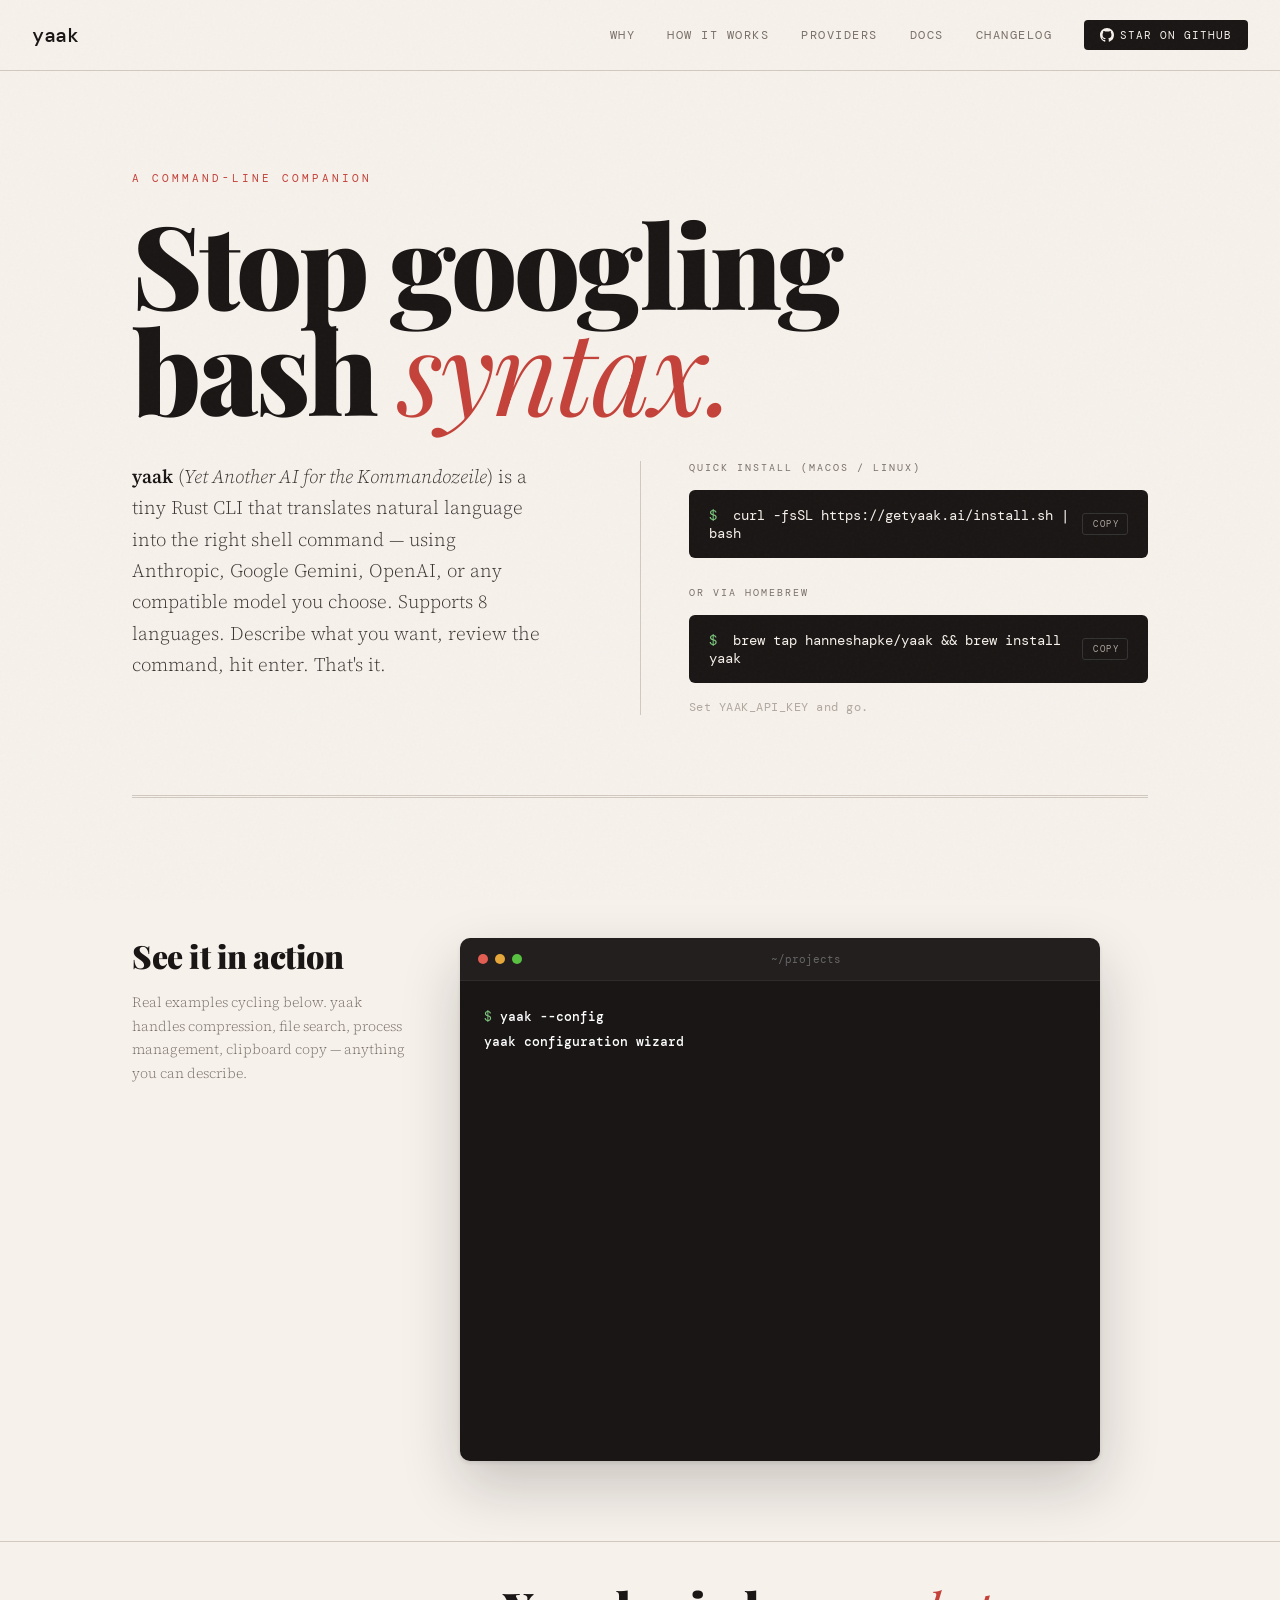
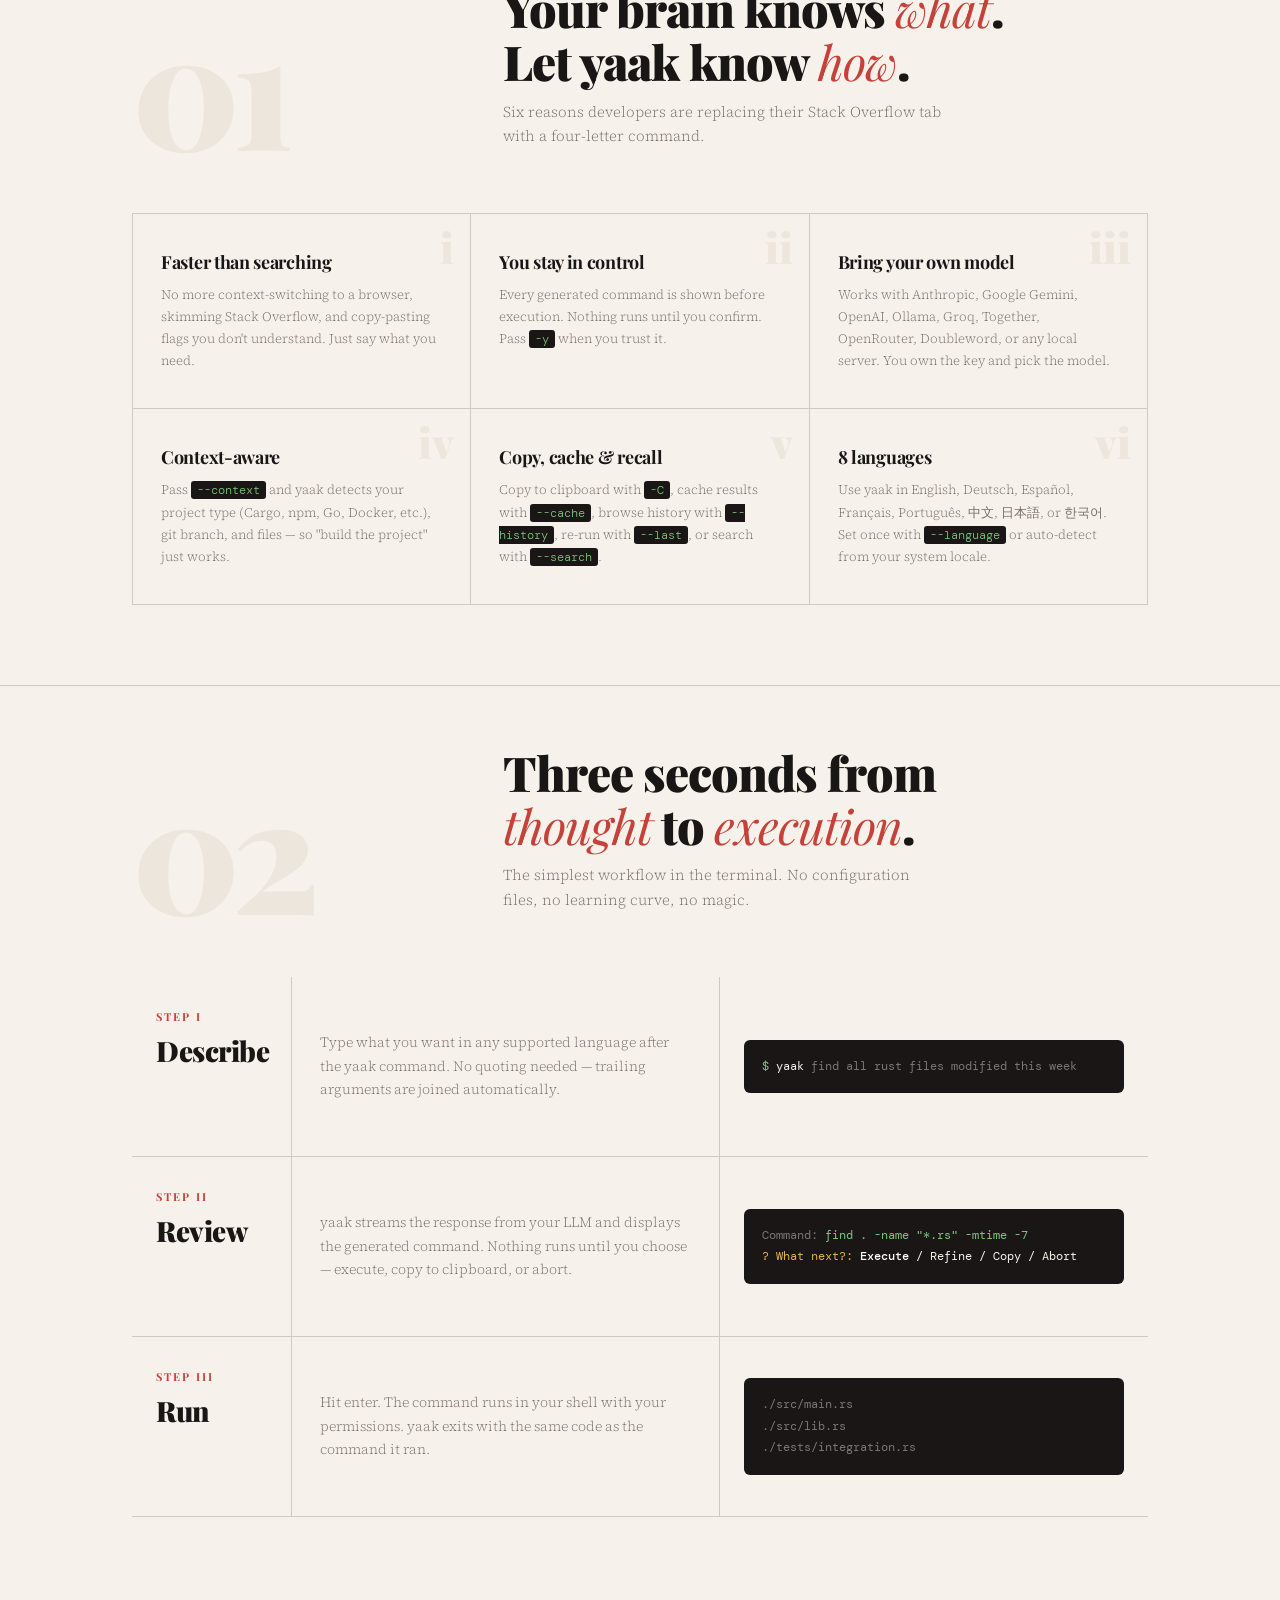
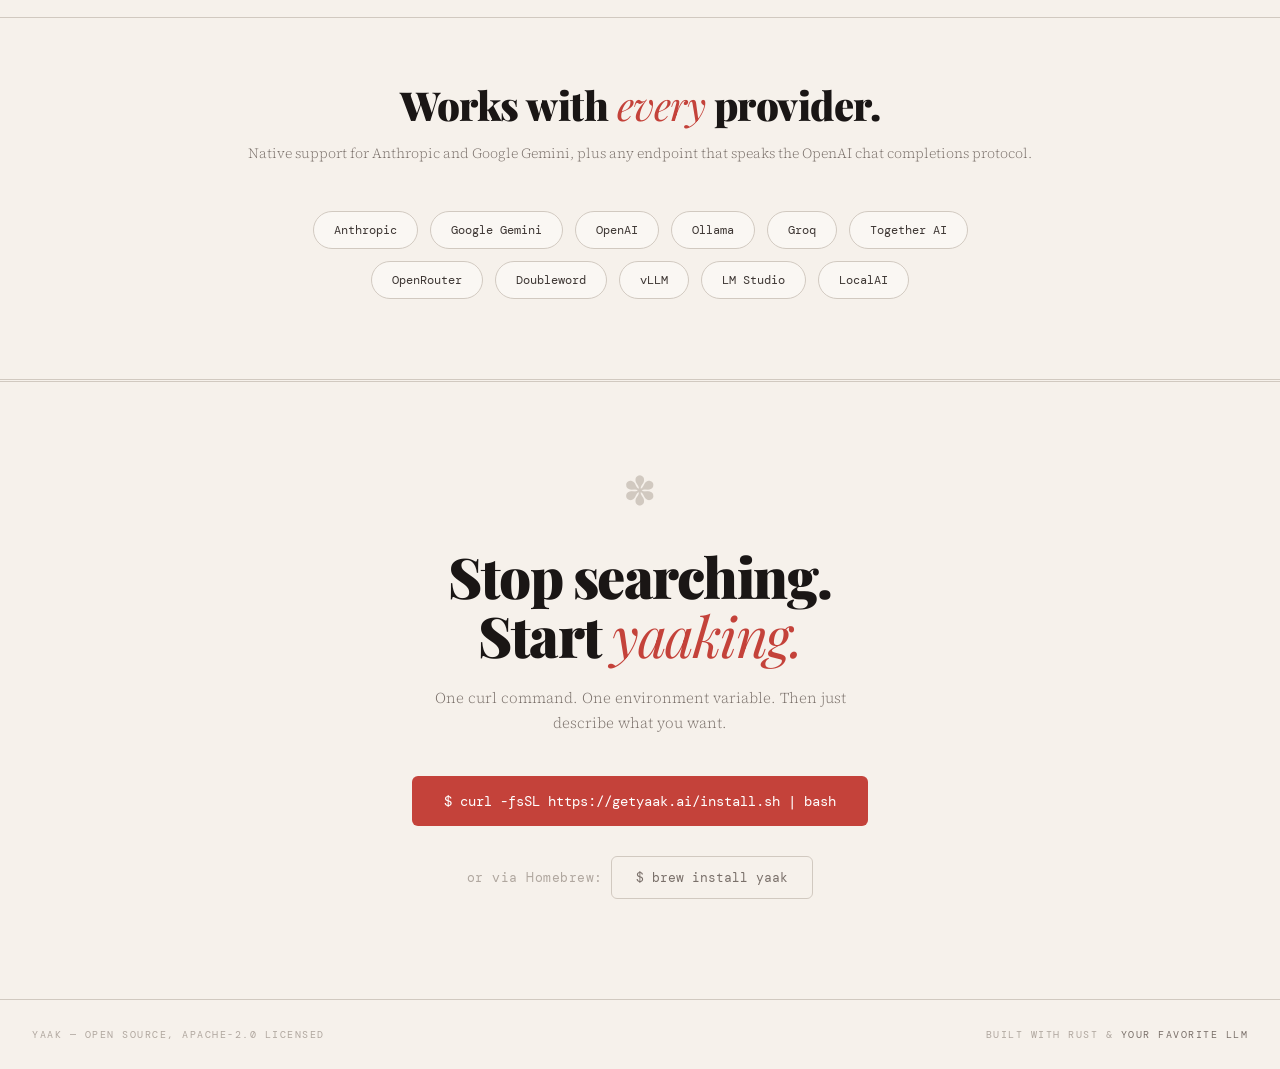
==== landing/index.html @ 83daa0a9 "Update README, landing page, and docs with multi-language support - README: Add multi-language secti" ====
<!DOCTYPE html>
<html lang="en">
<head>
<meta charset="UTF-8">
<meta name="viewport" content="width=device-width, initial-scale=1.0">
<title>yaak — think it, run it</title>
<link href="https://fonts.googleapis.com/css2?family=Playfair+Display:ital,wght@0,400;0,700;0,900;1,400;1,700&family=DM+Mono:wght@300;400;500&family=Source+Serif+4:ital,opsz,wght@0,8..60,300;0,8..60,400;0,8..60,600;1,8..60,300;1,8..60,400&display=swap" rel="stylesheet">
<link rel="stylesheet" href="style.css">
<style>
  /* ============ HERO ============ */
  .hero {
    padding: 100px 32px 80px;
    position: relative;
  }

  .hero-kicker {
    font-family: 'DM Mono', monospace;
    font-size: 11px;
    text-transform: uppercase;
    letter-spacing: 3px;
    color: var(--red);
    margin-bottom: 24px;
    animation: fadeIn 0.6s ease both;
  }

  .hero-headline {
    font-family: 'Playfair Display', serif;
    font-weight: 900;
    font-size: clamp(52px, 9vw, 120px);
    line-height: 0.92;
    letter-spacing: -3px;
    max-width: 900px;
    margin-bottom: 40px;
    animation: fadeIn 0.6s ease 0.1s both;
  }

  .hero-headline em {
    font-style: italic;
    font-weight: 400;
    color: var(--red);
  }

  .hero-row {
    display: grid;
    grid-template-columns: 1fr 1px 1fr;
    gap: 48px;
    align-items: start;
    animation: fadeIn 0.6s ease 0.2s both;
  }

  .hero-divider {
    width: 1px;
    height: 100%;
    min-height: 120px;
    background: var(--rule);
  }

  .hero-lede {
    font-size: 19px;
    line-height: 1.65;
    color: var(--ink-light);
    font-weight: 300;
    max-width: 420px;
  }

  .hero-lede strong {
    font-weight: 600;
    color: var(--ink);
  }

  .hero-install-area {
    display: flex;
    flex-direction: column;
    gap: 16px;
  }

  .install-label {
    font-family: 'DM Mono', monospace;
    font-size: 10px;
    text-transform: uppercase;
    letter-spacing: 2px;
    color: var(--ink-dim);
  }

  .install-cmd {
    font-family: 'DM Mono', monospace;
    font-size: 14px;
    background: var(--code-bg);
    color: var(--code-fg);
    padding: 16px 20px;
    border-radius: 6px;
    display: flex;
    align-items: center;
    justify-content: space-between;
    cursor: pointer;
    transition: transform 0.15s;
    gap: 12px;
  }
  .install-cmd:hover { transform: translateY(-1px); }
  .install-cmd .prompt { color: var(--code-green); margin-right: 8px; }
  .install-cmd .copy-btn {
    font-family: 'DM Mono', monospace;
    font-size: 9px;
    text-transform: uppercase;
    letter-spacing: 1.5px;
    color: var(--ink-faint);
    background: none;
    border: 1px solid #333;
    padding: 4px 10px;
    border-radius: 3px;
    cursor: pointer;
    transition: all 0.2s;
    white-space: nowrap;
  }
  .install-cmd .copy-btn:hover { border-color: var(--code-green); color: var(--code-green); }

  .hero-rule {
    border: none;
    border-top: 3px double var(--rule);
    margin-top: 80px;
  }

  /* ============ TERMINAL DEMO ============ */
  .demo-section {
    padding: 60px 32px 80px;
  }

  .demo-columns {
    display: grid;
    grid-template-columns: 280px 1fr;
    gap: 48px;
    align-items: start;
  }

  .demo-aside {
    position: sticky;
    top: 100px;
  }

  .demo-aside h2 {
    font-family: 'Playfair Display', serif;
    font-size: 32px;
    font-weight: 900;
    line-height: 1.15;
    letter-spacing: -0.5px;
    margin-bottom: 16px;
  }

  .demo-aside p {
    font-size: 14px;
    line-height: 1.7;
    color: var(--ink-dim);
    font-weight: 300;
  }

  .terminal {
    background: var(--code-bg);
    border-radius: 10px;
    overflow: hidden;
    width: 640px;
    max-width: 100%;
    box-shadow:
      0 25px 60px rgba(26, 22, 21, 0.2),
      0 2px 4px rgba(26, 22, 21, 0.1);
  }

  .terminal-bar {
    display: flex;
    align-items: center;
    gap: 7px;
    padding: 14px 18px;
    background: rgba(255,255,255,0.04);
    border-bottom: 1px solid rgba(255,255,255,0.06);
  }
  .terminal-dot { width: 10px; height: 10px; border-radius: 50%; }
  .terminal-dot:nth-child(1) { background: #e25d52; }
  .terminal-dot:nth-child(2) { background: #e6a73a; }
  .terminal-dot:nth-child(3) { background: #58c142; }
  .terminal-title {
    flex: 1;
    text-align: center;
    font-family: 'DM Mono', monospace;
    font-size: 11px;
    color: #666;
  }

  .terminal-body {
    padding: 24px;
    font-family: 'DM Mono', monospace;
    font-size: 13px;
    line-height: 1.9;
    height: 480px;
    overflow-y: auto;
    color: var(--code-fg);
  }

  .t-green { color: var(--code-green); }
  .t-amber { color: var(--code-amber); }
  .t-dim { color: #777; }
  .t-bold { font-weight: 500; color: #fff; }
  .t-red { color: var(--red-light); }
  .t-cyan { color: #6ec2d6; }

  .terminal-line {
    opacity: 0;
    animation: lineIn 0.35s ease forwards;
  }

  @keyframes lineIn {
    from { opacity: 0; transform: translateY(3px); }
    to { opacity: 1; transform: translateY(0); }
  }

  .cursor-blink {
    display: inline-block;
    width: 7px; height: 15px;
    background: var(--code-green);
    vertical-align: middle;
    animation: blink 1s step-end infinite;
  }
  @keyframes blink { 50% { opacity: 0; } }

  /* ============ WHY ============ */
  .why-section {
    padding: 40px 32px 80px;
    border-top: 1px solid var(--rule);
  }

  .section-header {
    display: grid;
    grid-template-columns: 1fr 2fr;
    gap: 48px;
    margin-bottom: 64px;
    align-items: end;
  }

  .section-number {
    font-family: 'Playfair Display', serif;
    font-size: 160px;
    font-weight: 900;
    line-height: 0.8;
    color: var(--paper-dark);
    letter-spacing: -8px;
    user-select: none;
  }

  .section-header-text h2 {
    font-family: 'Playfair Display', serif;
    font-size: clamp(32px, 4.5vw, 48px);
    font-weight: 900;
    line-height: 1.1;
    letter-spacing: -1px;
    margin-bottom: 12px;
  }
  .section-header-text h2 em {
    font-style: italic;
    font-weight: 400;
    color: var(--red);
  }

  .section-header-text p {
    font-size: 15px;
    line-height: 1.65;
    color: var(--ink-dim);
    font-weight: 300;
    max-width: 440px;
  }

  .why-grid {
    display: grid;
    grid-template-columns: repeat(3, 1fr);
    border-top: 1px solid var(--rule);
    border-left: 1px solid var(--rule);
  }

  .why-cell {
    padding: 36px 28px;
    border-right: 1px solid var(--rule);
    border-bottom: 1px solid var(--rule);
    transition: background 0.3s;
    position: relative;
  }
  .why-cell:hover {
    background: var(--cream);
  }

  .why-cell .cell-number {
    font-family: 'Playfair Display', serif;
    font-size: 42px;
    font-weight: 900;
    color: var(--paper-dark);
    position: absolute;
    top: 12px;
    right: 16px;
    line-height: 1;
  }

  .why-cell h3 {
    font-family: 'Playfair Display', serif;
    font-size: 18px;
    font-weight: 700;
    margin-bottom: 10px;
    letter-spacing: -0.3px;
  }

  .why-cell p {
    font-size: 13px;
    line-height: 1.7;
    color: var(--ink-dim);
    font-weight: 300;
  }

  .why-cell code {
    font-family: 'DM Mono', monospace;
    font-size: 12px;
    background: var(--code-bg);
    color: var(--code-green);
    padding: 1px 6px;
    border-radius: 3px;
  }

  /* ============ HOW IT WORKS ============ */
  .how-section {
    padding: 60px 32px 100px;
    border-top: 1px solid var(--rule);
  }

  .steps {
    display: flex;
    flex-direction: column;
    gap: 0;
  }

  .step {
    display: grid;
    grid-template-columns: 160px 1fr 1fr;
    gap: 0;
    border-bottom: 1px solid var(--rule);
    min-height: 180px;
  }

  .step-label {
    padding: 32px 24px;
    border-right: 1px solid var(--rule);
    display: flex;
    flex-direction: column;
    gap: 8px;
  }

  .step-num {
    font-family: 'Playfair Display', serif;
    font-size: 11px;
    font-weight: 700;
    text-transform: uppercase;
    letter-spacing: 2px;
    color: var(--red);
  }

  .step-name {
    font-family: 'Playfair Display', serif;
    font-size: 28px;
    font-weight: 900;
    letter-spacing: -0.5px;
  }

  .step-desc {
    padding: 32px 28px;
    border-right: 1px solid var(--rule);
    font-size: 14px;
    line-height: 1.7;
    color: var(--ink-dim);
    font-weight: 300;
    display: flex;
    align-items: center;
  }

  .step-code-area {
    padding: 24px;
    display: flex;
    align-items: center;
  }

  .step-code {
    width: 100%;
    font-family: 'DM Mono', monospace;
    font-size: 12px;
    background: var(--code-bg);
    color: var(--code-fg);
    padding: 16px 18px;
    border-radius: 6px;
    line-height: 1.8;
    overflow-x: auto;
  }

  /* ============ PROVIDERS ============ */
  .providers-section {
    padding: 60px 32px 80px;
    border-top: 1px solid var(--rule);
    text-align: center;
  }

  .providers-title {
    font-family: 'Playfair Display', serif;
    font-size: clamp(28px, 4vw, 40px);
    font-weight: 900;
    letter-spacing: -0.5px;
    margin-bottom: 12px;
  }
  .providers-title em { font-style: italic; font-weight: 400; color: var(--red); }

  .providers-sub {
    font-size: 14px;
    color: var(--ink-dim);
    font-weight: 300;
    margin-bottom: 48px;
  }

  .provider-row {
    display: flex;
    flex-wrap: wrap;
    gap: 12px;
    justify-content: center;
    max-width: 700px;
    margin: 0 auto;
  }

  .provider-tag {
    font-family: 'DM Mono', monospace;
    font-size: 12px;
    padding: 10px 20px;
    border: 1px solid var(--rule);
    border-radius: 100px;
    color: var(--ink-light);
    transition: all 0.25s;
    cursor: default;
    background: var(--cream);
  }
  .provider-tag:hover {
    border-color: var(--red);
    color: var(--red);
    background: white;
  }

  /* ============ CTA ============ */
  .cta-section {
    padding: 80px 32px 100px;
    border-top: 3px double var(--rule);
    text-align: center;
  }

  .cta-ornament {
    font-family: 'Playfair Display', serif;
    font-size: 40px;
    color: var(--rule);
    margin-bottom: 32px;
    user-select: none;
  }

  .cta-headline {
    font-family: 'Playfair Display', serif;
    font-size: clamp(36px, 5vw, 56px);
    font-weight: 900;
    line-height: 1.05;
    letter-spacing: -1.5px;
    margin-bottom: 20px;
  }
  .cta-headline em { font-style: italic; font-weight: 400; color: var(--red); }

  .cta-body {
    font-size: 15px;
    line-height: 1.7;
    color: var(--ink-dim);
    font-weight: 300;
    max-width: 420px;
    margin: 0 auto 40px;
  }

  .cta-button {
    display: inline-flex;
    align-items: center;
    gap: 10px;
    font-family: 'DM Mono', monospace;
    font-size: 14px;
    background: var(--red);
    color: white;
    border: none;
    padding: 16px 32px;
    border-radius: 6px;
    cursor: pointer;
    transition: all 0.2s;
    text-decoration: none;
  }
  .cta-button:hover {
    background: var(--ink);
    transform: translateY(-1px);
    box-shadow: 0 8px 24px rgba(26, 22, 21, 0.15);
  }

  .cta-alt {
    margin-top: 20px;
    font-size: 13px;
    color: var(--ink-faint);
    font-family: 'DM Mono', monospace;
    letter-spacing: 0.5px;
  }

  .cta-button--secondary {
    display: inline-flex;
    margin-top: 10px;
    background: transparent;
    color: var(--ink-dim);
    border: 1px solid var(--rule);
    font-size: 13px;
    padding: 12px 24px;
  }
  .cta-button--secondary:hover {
    background: var(--ink);
    color: white;
    border-color: var(--ink);
  }

  .reveal {
    opacity: 0;
    transform: translateY(20px);
    transition: opacity 0.6s ease, transform 0.6s ease;
  }
  .reveal.visible { opacity: 1; transform: translateY(0); }

  /* ============ RESPONSIVE ============ */
  @media (max-width: 768px) {
    .hero { padding: 60px 16px 60px; }
    .container { padding: 0 16px; }
    .hero-row { grid-template-columns: 1fr; gap: 32px; }
    .hero-divider { display: none; }
    .install-cmd { font-size: 11px; padding: 12px 14px; overflow-x: auto; white-space: nowrap; }
    .demo-section { padding: 40px 16px 60px; }
    .demo-columns { grid-template-columns: 1fr; }
    .demo-aside { position: static; }
    .terminal { width: 100%; min-width: 0; }
    .terminal-body { padding: 16px; font-size: 11px; height: 360px; overflow-x: auto; word-break: break-all; }
    .terminal-line { white-space: pre-wrap; word-break: break-all; }
    .section-header { grid-template-columns: 1fr; gap: 16px; }
    .section-number { font-size: 80px; letter-spacing: -4px; }
    .why-section { padding: 40px 16px 60px; }
    .why-grid { grid-template-columns: 1fr; }
    .how-section { padding: 40px 16px 60px; }
    .step { grid-template-columns: 1fr; }
    .step-label { border-right: none; border-bottom: 1px solid var(--rule); padding: 20px 16px; }
    .step-desc { border-right: none; padding: 20px 16px; }
    .step-code-area { padding: 0 16px 20px; }
    .step-code { font-size: 11px; overflow-x: auto; }
    .providers-section { padding: 40px 16px 60px; }
    .provider-tag { font-size: 11px; padding: 8px 14px; }
    .cta-section { padding: 60px 16px 80px; }
  }
</style>
</head>
<body>

<!-- NAV -->
<nav>
  <a href="#" class="nav-brand">yaak</a>
  <button class="hamburger" id="hamburger" aria-label="Open menu" aria-expanded="false">
    <span></span><span></span><span></span>
  </button>
  <div class="nav-right">
    <a href="#why">Why</a>
    <a href="#how">How it works</a>
    <a href="#providers">Providers</a>
    <a href="docs.html">Docs</a>
    <a href="changelog.html">Changelog</a>
    <a href="https://github.com/hanneshapke/yaak" class="nav-gh">
      <svg width="14" height="14" fill="currentColor" viewBox="0 0 16 16"><path d="M8 0C3.58 0 0 3.58 0 8c0 3.54 2.29 6.53 5.47 7.59.4.07.55-.17.55-.38 0-.19-.01-.82-.01-1.49-2.01.37-2.53-.49-2.69-.94-.09-.23-.48-.94-.82-1.13-.28-.15-.68-.52-.01-.53.63-.01 1.08.58 1.23.82.72 1.21 1.87.87 2.33.66.07-.52.28-.87.51-1.07-1.78-.2-3.64-.89-3.64-3.95 0-.87.31-1.59.82-2.15-.08-.2-.36-1.02.08-2.12 0 0 .67-.21 2.2.82.64-.18 1.32-.27 2-.27.68 0 1.36.09 2 .27 1.53-1.04 2.2-.82 2.2-.82.44 1.1.16 1.92.08 2.12.51.56.82 1.27.82 2.15 0 3.07-1.87 3.75-3.65 3.95.29.25.54.73.54 1.48 0 1.07-.01 1.93-.01 2.2 0 .21.15.46.55.38A8.01 8.01 0 0016 8c0-4.42-3.58-8-8-8z"/></svg>
      Star on GitHub
    </a>
  </div>
</nav>

<!-- MOBILE MENU OVERLAY -->
<div class="mobile-menu" id="mobileMenu">
  <a href="#why" class="mobile-menu-link">Why</a>
  <a href="#how" class="mobile-menu-link">How it works</a>
  <a href="#providers" class="mobile-menu-link">Providers</a>
  <a href="docs.html" class="mobile-menu-link">Docs</a>
  <a href="changelog.html" class="mobile-menu-link">Changelog</a>
  <a href="https://github.com/hanneshapke/yaak" class="mobile-menu-link nav-gh">
    <svg width="14" height="14" fill="currentColor" viewBox="0 0 16 16"><path d="M8 0C3.58 0 0 3.58 0 8c0 3.54 2.29 6.53 5.47 7.59.4.07.55-.17.55-.38 0-.19-.01-.82-.01-1.49-2.01.37-2.53-.49-2.69-.94-.09-.23-.48-.94-.82-1.13-.28-.15-.68-.52-.01-.53.63-.01 1.08.58 1.23.82.72 1.21 1.87.87 2.33.66.07-.52.28-.87.51-1.07-1.78-.2-3.64-.89-3.64-3.95 0-.87.31-1.59.82-2.15-.08-.2-.36-1.02.08-2.12 0 0 .67-.21 2.2.82.64-.18 1.32-.27 2-.27.68 0 1.36.09 2 .27 1.53-1.04 2.2-.82 2.2-.82.44 1.1.16 1.92.08 2.12.51.56.82 1.27.82 2.15 0 3.07-1.87 3.75-3.65 3.95.29.25.54.73.54 1.48 0 1.07-.01 1.93-.01 2.2 0 .21.15.46.55.38A8.01 8.01 0 0016 8c0-4.42-3.58-8-8-8z"/></svg>
    Star on GitHub
  </a>
</div>

<!-- HERO -->
<section class="hero">
  <div class="container">
    <div class="hero-kicker">A command-line companion</div>
    <h1 class="hero-headline">
      Stop googling<br>bash <em>syntax.</em>
    </h1>
    <div class="hero-row">
      <div class="hero-lede">
        <strong>yaak</strong> (<em>Yet Another AI for the Kommandozeile</em>) is a tiny Rust CLI that translates natural language
        into the right shell command &mdash; using Anthropic, Google Gemini, OpenAI, or any compatible model you choose.
        Supports 8 languages. Describe what you want, review the command, hit enter. That's it.
      </div>
      <div class="hero-divider"></div>
      <div class="hero-install-area">
        <div class="install-label">Quick install (macOS / Linux)</div>
        <div class="install-cmd" onclick="copyCmd(this, 'curl -fsSL https://getyaak.ai/install.sh | bash')">
          <span><span class="prompt">$</span> curl -fsSL https://getyaak.ai/install.sh | bash</span>
          <button class="copy-btn">Copy</button>
        </div>
        <div class="install-label" style="margin-top: 12px;">Or via Homebrew</div>
        <div class="install-cmd" onclick="copyCmd(this, 'brew tap hanneshapke/yaak && brew install yaak')">
          <span><span class="prompt">$</span> brew tap hanneshapke/yaak && brew install yaak</span>
          <button class="copy-btn">Copy</button>
        </div>
        <div style="font-size:12px; color:var(--ink-faint); font-family:'DM Mono',monospace; letter-spacing:0.5px;">
          Set YAAK_API_KEY and go.
        </div>
      </div>
    </div>
    <hr class="hero-rule">
  </div>
</section>

<!-- DEMO -->
<section class="demo-section">
  <div class="container">
    <div class="demo-columns">
      <div class="demo-aside reveal">
        <h2>See it in action</h2>
        <p>Real examples cycling below. yaak handles compression, file search, process management, clipboard copy — anything you can describe.</p>
      </div>
      <div class="terminal reveal" id="terminal-demo">
        <div class="terminal-bar">
          <div class="terminal-dot"></div>
          <div class="terminal-dot"></div>
          <div class="terminal-dot"></div>
          <span class="terminal-title">~/projects</span>
        </div>
        <div class="terminal-body" id="terminal-body"></div>
      </div>
    </div>
  </div>
</section>

<!-- WHY -->
<section class="why-section" id="why">
  <div class="container">
    <div class="section-header reveal">
      <div class="section-number">01</div>
      <div class="section-header-text">
        <h2>Your brain knows <em>what</em>.<br>Let yaak know <em>how</em>.</h2>
        <p>Six reasons developers are replacing their Stack Overflow tab with a four-letter command.</p>
      </div>
    </div>
    <div class="why-grid reveal">
      <div class="why-cell">
        <span class="cell-number">i</span>
        <h3>Faster than searching</h3>
        <p>No more context-switching to a browser, skimming Stack Overflow, and copy-pasting flags you don't understand. Just say what you need.</p>
      </div>
      <div class="why-cell">
        <span class="cell-number">ii</span>
        <h3>You stay in control</h3>
        <p>Every generated command is shown before execution. Nothing runs until you confirm. Pass <code>-y</code> when you trust it.</p>
      </div>
      <div class="why-cell">
        <span class="cell-number">iii</span>
        <h3>Bring your own model</h3>
        <p>Works with Anthropic, Google Gemini, OpenAI, Ollama, Groq, Together, OpenRouter, Doubleword, or any local server. You own the key and pick the model.</p>
      </div>
      <div class="why-cell">
        <span class="cell-number">iv</span>
        <h3>Context-aware</h3>
        <p>Pass <code>--context</code> and yaak detects your project type (Cargo, npm, Go, Docker, etc.), git branch, and files — so "build the project" just works.</p>
      </div>
      <div class="why-cell">
        <span class="cell-number">v</span>
        <h3>Copy, cache &amp; recall</h3>
        <p>Copy to clipboard with <code>-C</code>, cache results with <code>--cache</code>, browse history with <code>--history</code>, re-run with <code>--last</code>, or search with <code>--search</code>.</p>
      </div>
      <div class="why-cell">
        <span class="cell-number">vi</span>
        <h3>8 languages</h3>
        <p>Use yaak in English, Deutsch, Espa&ntilde;ol, Fran&ccedil;ais, Portugu&ecirc;s, &#20013;&#25991;, &#26085;&#26412;&#35486;, or &#54620;&#44397;&#50612;. Set once with <code>--language</code> or auto-detect from your system locale.</p>
      </div>
    </div>
  </div>
</section>

<!-- HOW IT WORKS -->
<section class="how-section" id="how">
  <div class="container">
    <div class="section-header reveal">
      <div class="section-number">02</div>
      <div class="section-header-text">
        <h2>Three seconds from<br><em>thought</em> to <em>execution</em>.</h2>
        <p>The simplest workflow in the terminal. No configuration files, no learning curve, no magic.</p>
      </div>
    </div>
    <div class="steps reveal">
      <div class="step">
        <div class="step-label">
          <div class="step-num">Step I</div>
          <div class="step-name">Describe</div>
        </div>
        <div class="step-desc">
          Type what you want in any supported language after the yaak command. No quoting needed &mdash; trailing arguments are joined automatically.
        </div>
        <div class="step-code-area">
          <div class="step-code">
            <span class="t-green">$</span> yaak <span class="t-dim">find all rust files modified this week</span>
          </div>
        </div>
      </div>
      <div class="step">
        <div class="step-label">
          <div class="step-num">Step II</div>
          <div class="step-name">Review</div>
        </div>
        <div class="step-desc">
          yaak streams the response from your LLM and displays the generated command. Nothing runs until you choose — execute, copy to clipboard, or abort.
        </div>
        <div class="step-code-area">
          <div class="step-code">
            <span class="t-dim">  Command:</span> <span class="t-green">find . -name "*.rs" -mtime -7</span><br>
            <span class="t-amber">? What next?:</span> <span class="t-bold">Execute</span> / Refine / Copy / Abort
          </div>
        </div>
      </div>
      <div class="step">
        <div class="step-label">
          <div class="step-num">Step III</div>
          <div class="step-name">Run</div>
        </div>
        <div class="step-desc">
          Hit enter. The command runs in your shell with your permissions. yaak exits with the same code as the command it ran.
        </div>
        <div class="step-code-area">
          <div class="step-code">
            <span class="t-dim">./src/main.rs</span><br>
            <span class="t-dim">./src/lib.rs</span><br>
            <span class="t-dim">./tests/integration.rs</span>
          </div>
        </div>
      </div>
    </div>
  </div>
</section>

<!-- PROVIDERS -->
<section class="providers-section" id="providers">
  <div class="container">
    <div class="reveal">
      <div class="providers-title">Works with <em>every</em> provider.</div>
      <p class="providers-sub">Native support for Anthropic and Google Gemini, plus any endpoint that speaks the OpenAI chat completions protocol.</p>
    </div>
    <div class="provider-row reveal">
      <span class="provider-tag">Anthropic</span>
      <span class="provider-tag">Google Gemini</span>
      <span class="provider-tag">OpenAI</span>
      <span class="provider-tag">Ollama</span>
      <span class="provider-tag">Groq</span>
      <span class="provider-tag">Together AI</span>
      <span class="provider-tag">OpenRouter</span>
      <span class="provider-tag">Doubleword</span>
      <span class="provider-tag">vLLM</span>
      <span class="provider-tag">LM Studio</span>
      <span class="provider-tag">LocalAI</span>
    </div>
  </div>
</section>

<!-- CTA -->
<section class="cta-section">
  <div class="container">
    <div class="reveal">
      <div class="cta-ornament">&#10045;</div>
      <h2 class="cta-headline">Stop searching.<br>Start <em>yaaking.</em></h2>
      <p class="cta-body">One curl command. One environment variable. Then just describe what you want.</p>
      <button class="cta-button" onclick="copyCmd(this, 'curl -fsSL https://getyaak.ai/install.sh | bash')">
        $ curl -fsSL https://getyaak.ai/install.sh | bash
      </button>
      <div class="cta-alt">
        or via Homebrew:
        <button class="cta-button cta-button--secondary" onclick="copyCmd(this, 'brew tap hanneshapke/yaak && brew install yaak')">
          $ brew install yaak
        </button>
      </div>
    </div>
  </div>
</section>

<!-- FOOTER -->
<footer>
  <span>yaak &mdash; open source, Apache-2.0 licensed</span>
  <span>Built with Rust &amp; <a href="#">your favorite LLM</a></span>
</footer>

<script>
// Hamburger menu toggle
const hamburger = document.getElementById('hamburger');
const mobileMenu = document.getElementById('mobileMenu');

hamburger.addEventListener('click', () => {
  const isOpen = mobileMenu.classList.toggle('open');
  hamburger.classList.toggle('active');
  hamburger.setAttribute('aria-expanded', isOpen);
  document.body.style.overflow = isOpen ? 'hidden' : '';
});

// Close mobile menu when a link is clicked
mobileMenu.querySelectorAll('.mobile-menu-link').forEach(link => {
  link.addEventListener('click', () => {
    mobileMenu.classList.remove('open');
    hamburger.classList.remove('active');
    hamburger.setAttribute('aria-expanded', 'false');
    document.body.style.overflow = '';
  });
});

function copyCmd(el, cmd) {
  navigator.clipboard.writeText(cmd || 'cargo install yaak');
  const btn = el.querySelector('.copy-btn') || el;
  const orig = btn.textContent;
  btn.textContent = 'Copied!';
  setTimeout(() => { btn.textContent = orig; }, 1400);
}

// Terminal animation
const demos = [
  {
    lines: [
      { text: '<span class="t-green">$</span> <span class="t-bold">yaak --config</span>', delay: 800 },
      { text: '<span class="t-bold">yaak configuration wizard</span>', delay: 600 },
      { text: '<span class="t-dim">────────────────────────────────────────</span>', delay: 400 },
      { text: '', delay: 200 },
      { text: '<span class="t-amber">? Select your language:</span>', delay: 600 },
      { text: '  <span class="t-dim">1.</span> English', delay: 150 },
      { text: '  <span class="t-dim">2.</span> Deutsch', delay: 150 },
      { text: '<span class="t-green">❯ 3.</span> <span class="t-bold">Español</span>', delay: 150 },
      { text: '  <span class="t-dim">4.</span> Français &nbsp;<span class="t-dim">5.</span> Português &nbsp;<span class="t-dim">6.</span> 中文 &nbsp;<span class="t-dim">7.</span> 日本語 &nbsp;<span class="t-dim">8.</span> 한국어', delay: 300 },
      { text: '', delay: 600 },
      { text: '<span class="t-amber">? Selecciona tu proveedor de API:</span>', delay: 600 },
      { text: '<span class="t-green">❯ 1.</span> <span class="t-bold">Ollama</span>', delay: 400 },
      { text: '', delay: 600 },
      { text: '<span class="t-amber">? Selecciona un modelo:</span> <span class="t-green">gemma3:4b</span>', delay: 1000 },
      { text: '', delay: 400 },
      { text: '<span class="t-dim">────────────────────────────────────────</span>', delay: 400 },
      { text: '<span class="t-green">✓</span> <span class="t-bold">Configuración guardada en ~/.config/yaak/config.toml</span>', delay: 800 },
      { text: '', delay: 400 },
      { text: '<span class="t-green">¡Listo! Prueba: yaak listar archivos en el directorio actual</span>', delay: 800 },
    ]
  },
  {
    lines: [
      { text: '<span class="t-green">$</span> <span class="t-bold">yaak</span> <span class="t-dim">compress all png files in this directory</span>', delay: 600 },
      { text: '<span class="t-dim">Thinking...</span>', delay: 1000, replace: true },
      { text: '<span class="t-dim">  Command:</span> <span class="t-green">find . -maxdepth 1 -name "*.png" -exec pngquant --force --ext .png {} \\;</span>', delay: 1800 },
      { text: '<span class="t-amber">? What next?:</span> <span class="t-bold">Execute</span> <span class="t-dim">/ Refine / Copy / Abort</span>', delay: 1200 },
      { text: '<span class="t-dim">  compressed 14 files, saved 2.3 MB</span>', delay: 1000 },
    ]
  },
  {
    lines: [
      { text: '<span class="t-green">$</span> <span class="t-bold">yaak</span> <span class="t-dim">show the 5 largest files in this repo</span>', delay: 600 },
      { text: '<span class="t-dim">Thinking...</span>', delay: 1000, replace: true },
      { text: '<span class="t-dim">  Command:</span> <span class="t-green">find . -type f -exec du -h {} + | sort -rh | head -5</span>', delay: 1800 },
      { text: '<span class="t-amber">? What next?:</span> <span class="t-bold">Execute</span> <span class="t-dim">/ Refine / Copy / Abort</span>', delay: 1200 },
      { text: '<span class="t-dim">  12M  ./assets/demo.mp4</span>', delay: 400 },
      { text: '<span class="t-dim">  4.2M ./target/release/yaak</span>', delay: 300 },
      { text: '<span class="t-dim">  1.1M ./docs/screenshot.png</span>', delay: 300 },
    ]
  },
  {
    lines: [
      { text: '<span class="t-green">$</span> <span class="t-bold">yaak</span> <span class="t-dim">kill whatever is using port 3000</span>', delay: 600 },
      { text: '<span class="t-dim">Thinking...</span>', delay: 1000, replace: true },
      { text: '<span class="t-dim">  Command:</span> <span class="t-green">lsof -ti:3000 | xargs kill -9</span>', delay: 1800 },
      { text: '<span class="t-amber">? What next?:</span> <span class="t-bold">Execute</span> <span class="t-dim">/ Refine / Copy / Abort</span>', delay: 1200 },
      { text: '<span class="t-green">$</span> <span class="cursor-blink"></span>', delay: 800 },
    ]
  },
  {
    lines: [
      { text: '<span class="t-green">$</span> <span class="t-bold">yaak --reverse</span> <span class="t-dim">find . -name "*.log" -mtime +30 -delete</span>', delay: 600 },
      { text: '<span class="t-dim">Explaining...</span>', delay: 1000, replace: true },
      { text: '<span class="t-dim">────────────────────────────────────────────</span>', delay: 800 },
      { text: '  <span class="t-bold">💡 Delete all .log files older than 30 days.</span>', delay: 800 },
      { text: '', delay: 400 },
      { text: '  <span class="t-cyan" style="text-decoration:underline">BREAKDOWN</span>', delay: 600 },
      { text: '    <span class="t-dim">│</span> <span class="t-green">find</span>              <span class="t-dim">→</span> Search for files and directories', delay: 400 },
      { text: '    <span class="t-dim">│</span> <span class="t-green">.</span>                 <span class="t-dim">→</span> Start from current directory', delay: 300 },
      { text: '    <span class="t-dim">│</span> <span class="t-green">-name "*.log"</span>     <span class="t-dim">→</span> Match files ending in .log', delay: 300 },
      { text: '    <span class="t-dim">│</span> <span class="t-green">-mtime +30</span>        <span class="t-dim">→</span> Only those modified 30+ days ago', delay: 300 },
      { text: '    <span class="t-dim">│</span> <span class="t-green">-delete</span>           <span class="t-dim">→</span> Remove each matched file', delay: 300 },
      { text: '', delay: 400 },
      { text: '  <span class="t-amber">⚠  CAUTION:</span> <span class="t-amber">-delete is permanent — no trash, no undo.</span>', delay: 800 },
      { text: '<span class="t-dim">────────────────────────────────────────────</span>', delay: 600 },
    ]
  }
];

let demoIdx = 0;
const sleep = ms => new Promise(r => setTimeout(r, ms));

async function playDemo(demo) {
  const body = document.getElementById('terminal-body');
  body.innerHTML = '';
  let replaceTarget = null;

  for (const step of demo.lines) {
    await sleep(step.delay || 300);
    if (step.replace) {
      // This line will be replaced by the next one
      const placeholder = document.createElement('div');
      placeholder.className = 'terminal-line';
      placeholder.innerHTML = step.text;
      body.appendChild(placeholder);
      replaceTarget = placeholder;
      continue;
    }
    if (replaceTarget) {
      replaceTarget.innerHTML = step.text;
      replaceTarget = null;
      continue;
    }
    const div = document.createElement('div');
    div.className = 'terminal-line';
    div.innerHTML = step.text;
    body.appendChild(div);
  }

  await sleep(2800);
  demoIdx = (demoIdx + 1) % demos.length;
  playDemo(demos[demoIdx]);
}

const tObs = new IntersectionObserver(entries => {
  entries.forEach(e => {
    if (e.isIntersecting) { playDemo(demos[0]); tObs.disconnect(); }
  });
}, { threshold: 0.3 });
tObs.observe(document.getElementById('terminal-demo'));

// Scroll reveal
const rObs = new IntersectionObserver(entries => {
  entries.forEach(e => { if (e.isIntersecting) e.target.classList.add('visible'); });
}, { threshold: 0.08, rootMargin: '0px 0px -30px 0px' });
document.querySelectorAll('.reveal').forEach(el => rObs.observe(el));
</script>

</body>
</html>
---- landing/style.css ----
/* ============ VARIABLES ============ */
:root {
  --paper: #f6f1eb;
  --paper-dark: #ede6dc;
  --ink: #1a1615;
  --ink-light: #3d3633;
  --ink-dim: #7a706a;
  --ink-faint: #b0a79f;
  --red: #c4423a;
  --red-light: #d9605a;
  --cream: #faf7f3;
  --rule: #d1c9c0;
  --rule-dark: #a89e95;
  --code-bg: #1a1615;
  --code-fg: #f6f1eb;
  --code-green: #7ec87e;
  --code-amber: #e0b44a;
}

/* ============ RESET ============ */
* { margin: 0; padding: 0; box-sizing: border-box; min-width: 0; }
html { scroll-behavior: smooth; }

body {
  font-family: 'Source Serif 4', Georgia, serif;
  background: var(--paper);
  color: var(--ink);
  -webkit-font-smoothing: antialiased;
  overflow-x: hidden;
}

/* Paper texture */
body::before {
  content: '';
  position: fixed;
  inset: 0;
  opacity: 0.3;
  background-image: url("data:image/svg+xml,%3Csvg viewBox='0 0 512 512' xmlns='http://www.w3.org/2000/svg'%3E%3Cfilter id='n'%3E%3CfeTurbulence type='fractalNoise' baseFrequency='0.65' numOctaves='5' stitchTiles='stitch'/%3E%3C/filter%3E%3Crect width='100%25' height='100%25' filter='url(%23n)' opacity='0.08'/%3E%3C/svg%3E");
  pointer-events: none;
  z-index: 9999;
}

::selection { background: var(--red); color: white; }

.container {
  max-width: 1080px;
  margin: 0 auto;
  padding: 0 32px;
}

/* ============ NAV ============ */
nav {
  padding: 20px 32px;
  display: flex;
  justify-content: space-between;
  align-items: center;
  border-bottom: 1px solid var(--rule);
}

.nav-brand {
  font-family: 'DM Mono', monospace;
  font-size: 20px;
  font-weight: 500;
  text-decoration: none;
  color: var(--ink);
  letter-spacing: -0.5px;
}

.nav-right {
  display: flex;
  align-items: center;
  gap: 32px;
}

.nav-right a {
  font-family: 'DM Mono', monospace;
  font-size: 12px;
  color: var(--ink-dim);
  text-decoration: none;
  text-transform: uppercase;
  letter-spacing: 1.5px;
  transition: color 0.2s;
}
.nav-right a:hover { color: var(--red); }
.nav-right a.active { color: var(--red); }

.nav-gh {
  display: inline-flex;
  align-items: center;
  gap: 6px;
  padding: 8px 16px;
  background: var(--ink);
  color: var(--paper) !important;
  border-radius: 4px;
  font-size: 11px !important;
  letter-spacing: 1px !important;
  transition: background 0.2s !important;
}
.nav-gh:hover { background: var(--red) !important; color: white !important; }

/* ============ HAMBURGER BUTTON ============ */
.hamburger {
  display: none;
  flex-direction: column;
  justify-content: center;
  gap: 5px;
  width: 32px;
  height: 32px;
  background: none;
  border: none;
  cursor: pointer;
  padding: 4px;
  z-index: 1001;
  order: 2;
  margin-left: auto;
}
.hamburger span {
  display: block;
  width: 100%;
  height: 2px;
  background: var(--ink);
  border-radius: 1px;
  transition: transform 0.3s ease, opacity 0.3s ease;
}
.hamburger.active span:nth-child(1) {
  transform: translateY(7px) rotate(45deg);
}
.hamburger.active span:nth-child(2) {
  opacity: 0;
}
.hamburger.active span:nth-child(3) {
  transform: translateY(-7px) rotate(-45deg);
}

/* ============ MOBILE MENU OVERLAY ============ */
.mobile-menu {
  display: none;
  flex-direction: column;
  align-items: center;
  gap: 0;
  position: fixed;
  top: 0;
  left: 0;
  right: 0;
  bottom: 0;
  background: var(--paper);
  z-index: 1000;
  padding: 80px 32px 32px;
  overflow-y: auto;
}
.mobile-menu.open {
  display: flex;
}
.mobile-menu-link {
  font-family: 'DM Mono', monospace;
  font-size: 14px;
  color: var(--ink-dim);
  text-decoration: none;
  text-transform: uppercase;
  letter-spacing: 1.5px;
  padding: 16px 0;
  border-bottom: 1px solid var(--rule);
  width: 100%;
  text-align: center;
  transition: color 0.2s;
}
.mobile-menu-link:hover { color: var(--red); }
.mobile-menu-link.nav-gh {
  display: inline-flex;
  justify-content: center;
  align-items: center;
  gap: 6px;
  margin-top: 24px;
  padding: 12px 24px;
  background: var(--ink);
  color: var(--paper);
  border-radius: 4px;
  border-bottom: none;
  width: auto;
  font-size: 11px;
}
.mobile-menu-link.nav-gh:hover { background: var(--red); color: white; }

/* ============ FOOTER ============ */
footer {
  padding: 28px 32px;
  border-top: 1px solid var(--rule);
  display: flex;
  justify-content: space-between;
  align-items: center;
  font-family: 'DM Mono', monospace;
  font-size: 10px;
  text-transform: uppercase;
  letter-spacing: 1.5px;
  color: var(--ink-faint);
}
footer a { color: var(--ink-dim); text-decoration: none; }
footer a:hover { color: var(--red); }

/* ============ ANIMATIONS ============ */
@keyframes fadeIn {
  from { opacity: 0; transform: translateY(16px); }
  to   { opacity: 1; transform: translateY(0); }
}

/* ============ RESPONSIVE (shared) ============ */
@media (max-width: 768px) {
  nav { flex-wrap: wrap; gap: 12px; padding: 16px; }
  .nav-right { display: none; }
  .hamburger { display: flex; }
  footer { flex-direction: column; gap: 8px; text-align: center; padding: 20px 16px; }
}
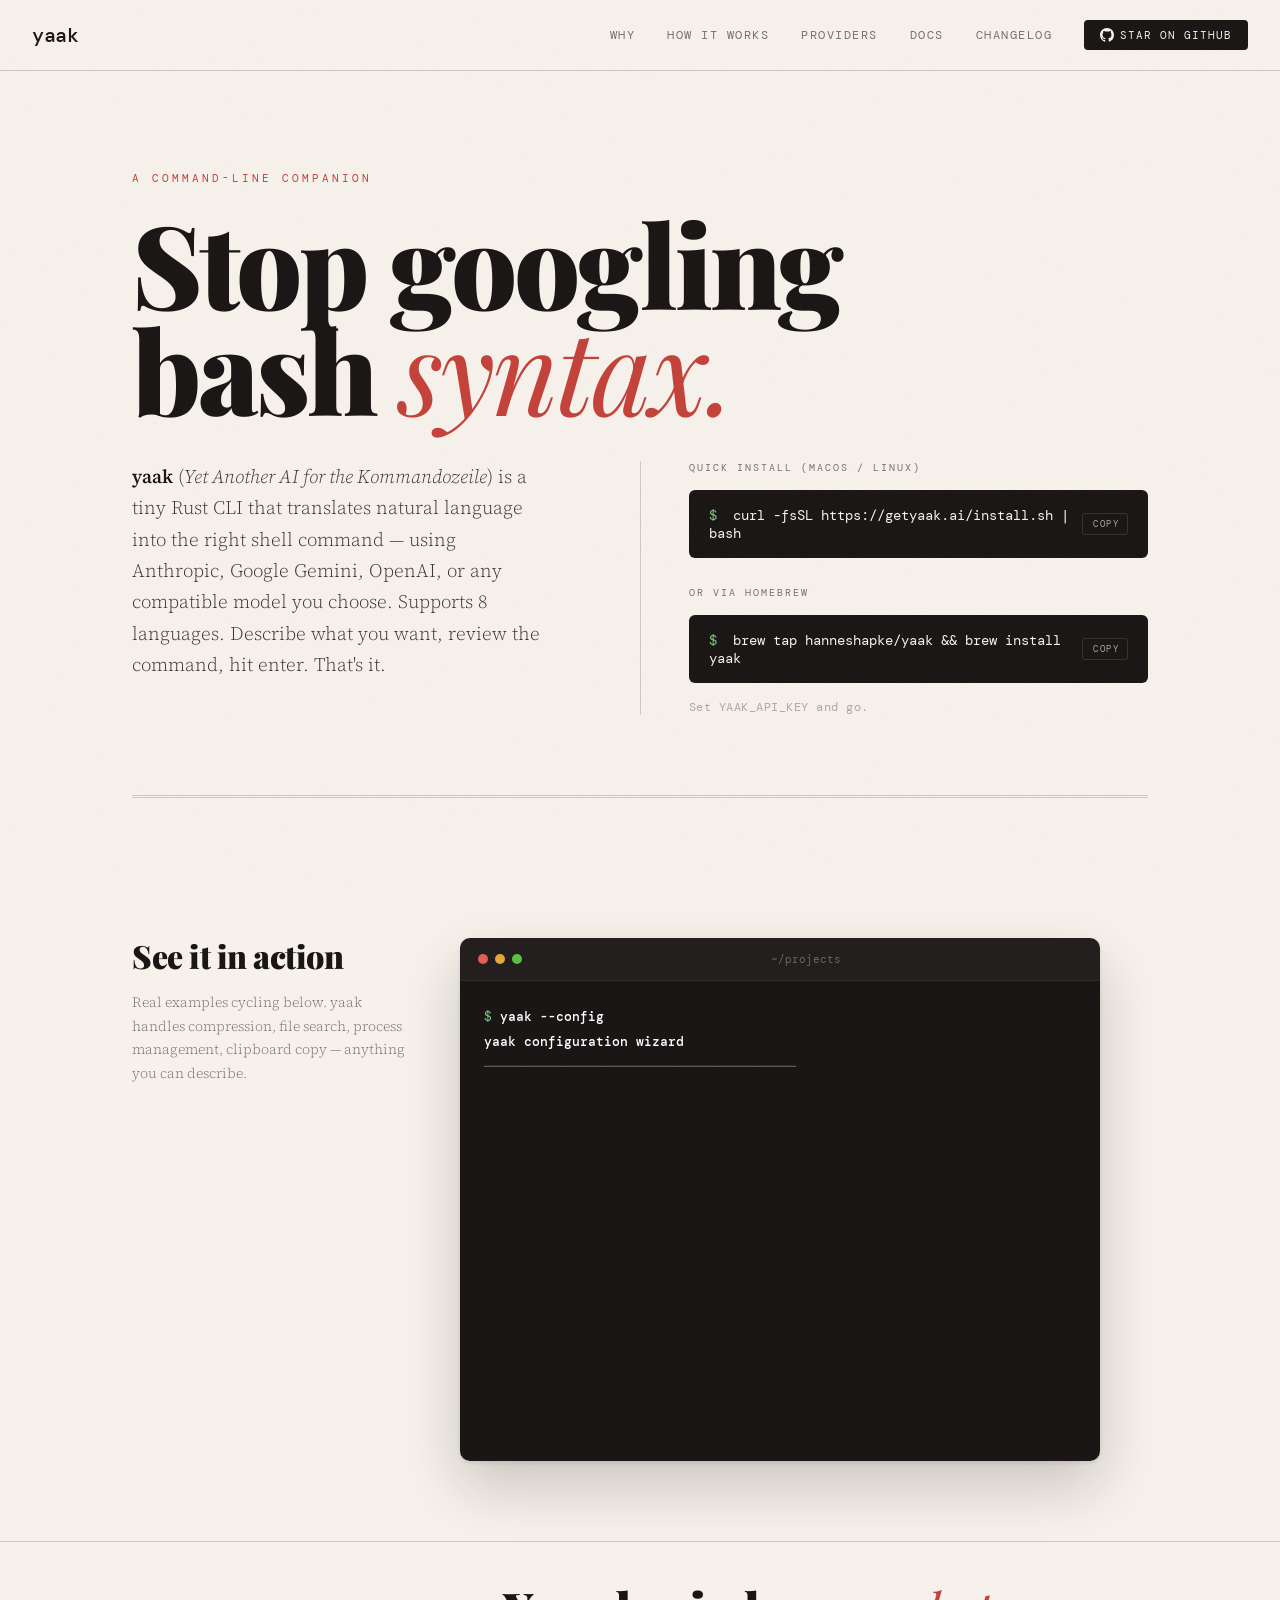
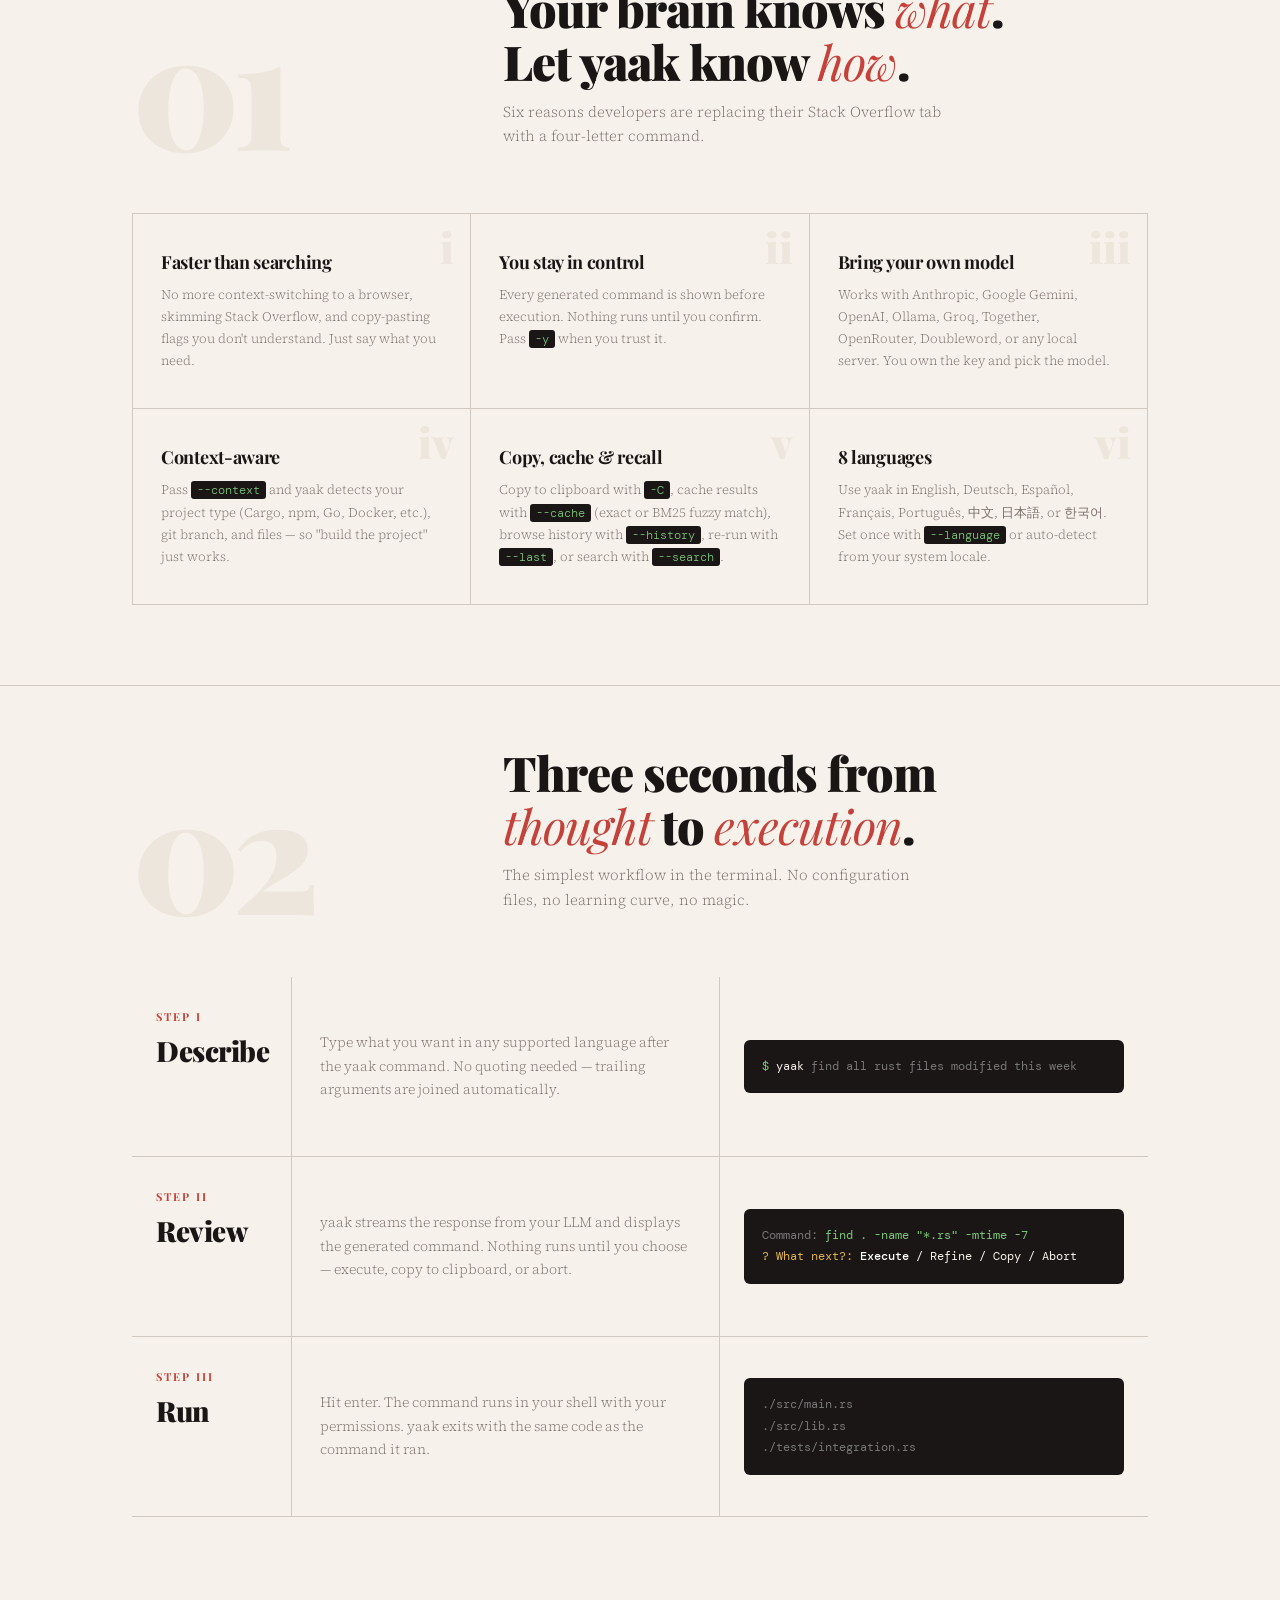
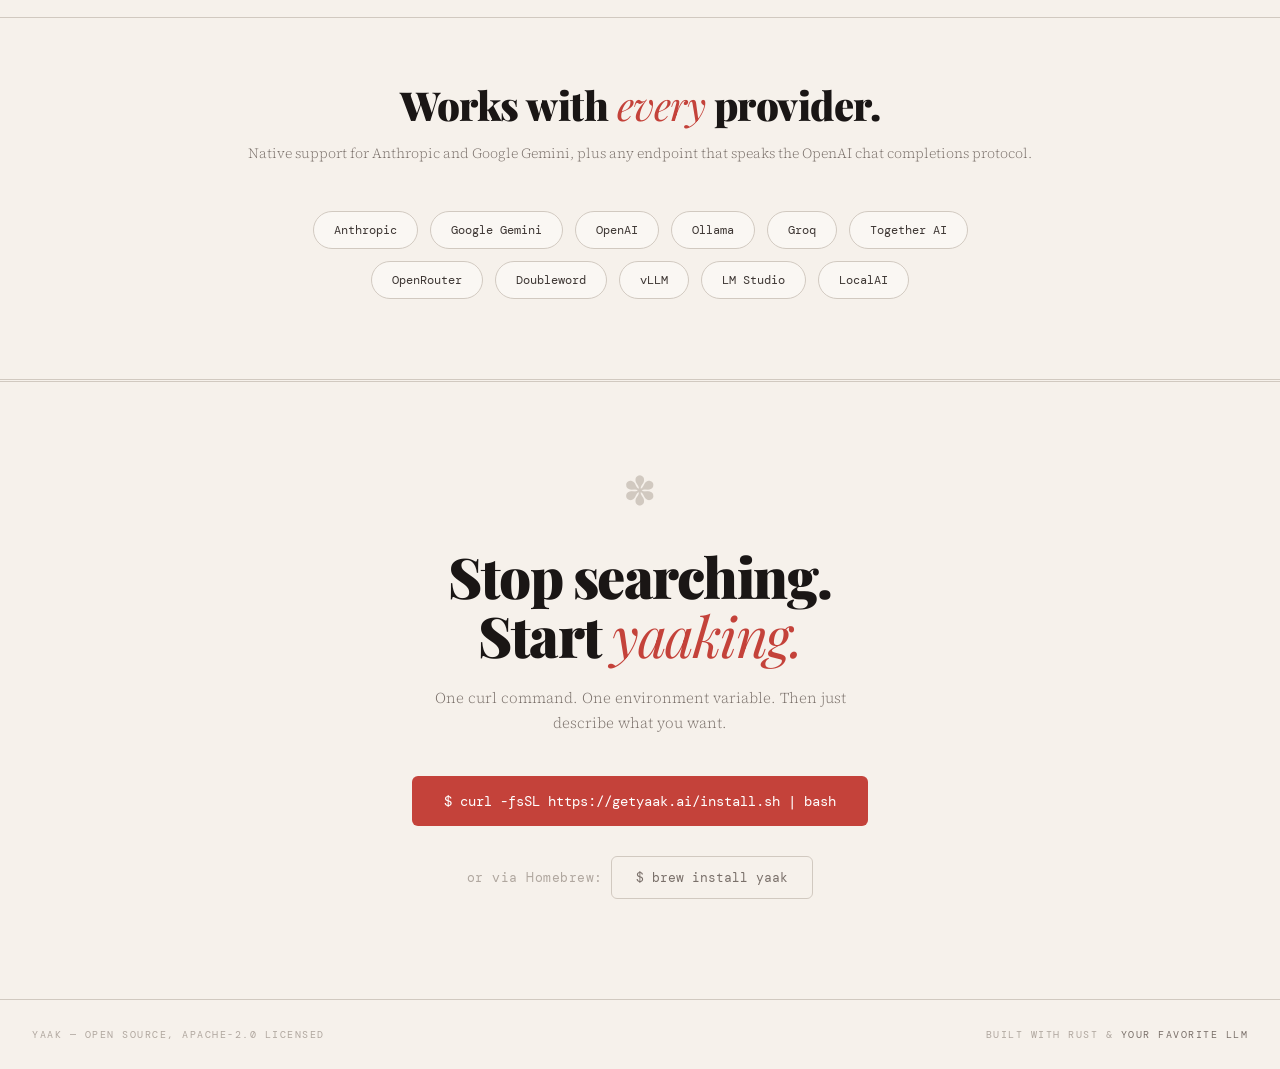
==== commit aef56445: "Update landing page, docs, and README with BM25 cache details Co-Authored-By: Claude Opus 4.6 <norep" ====
--- a/landing/index.html
+++ b/landing/index.html
@@ -678,7 +678,7 @@
       <div class="why-cell">
         <span class="cell-number">v</span>
         <h3>Copy, cache &amp; recall</h3>
-        <p>Copy to clipboard with <code>-C</code>, cache results with <code>--cache</code>, browse history with <code>--history</code>, re-run with <code>--last</code>, or search with <code>--search</code>.</p>
+        <p>Copy to clipboard with <code>-C</code>, cache results with <code>--cache</code> (exact or BM25 fuzzy match), browse history with <code>--history</code>, re-run with <code>--last</code>, or search with <code>--search</code>.</p>
       </div>
       <div class="why-cell">
         <span class="cell-number">vi</span>
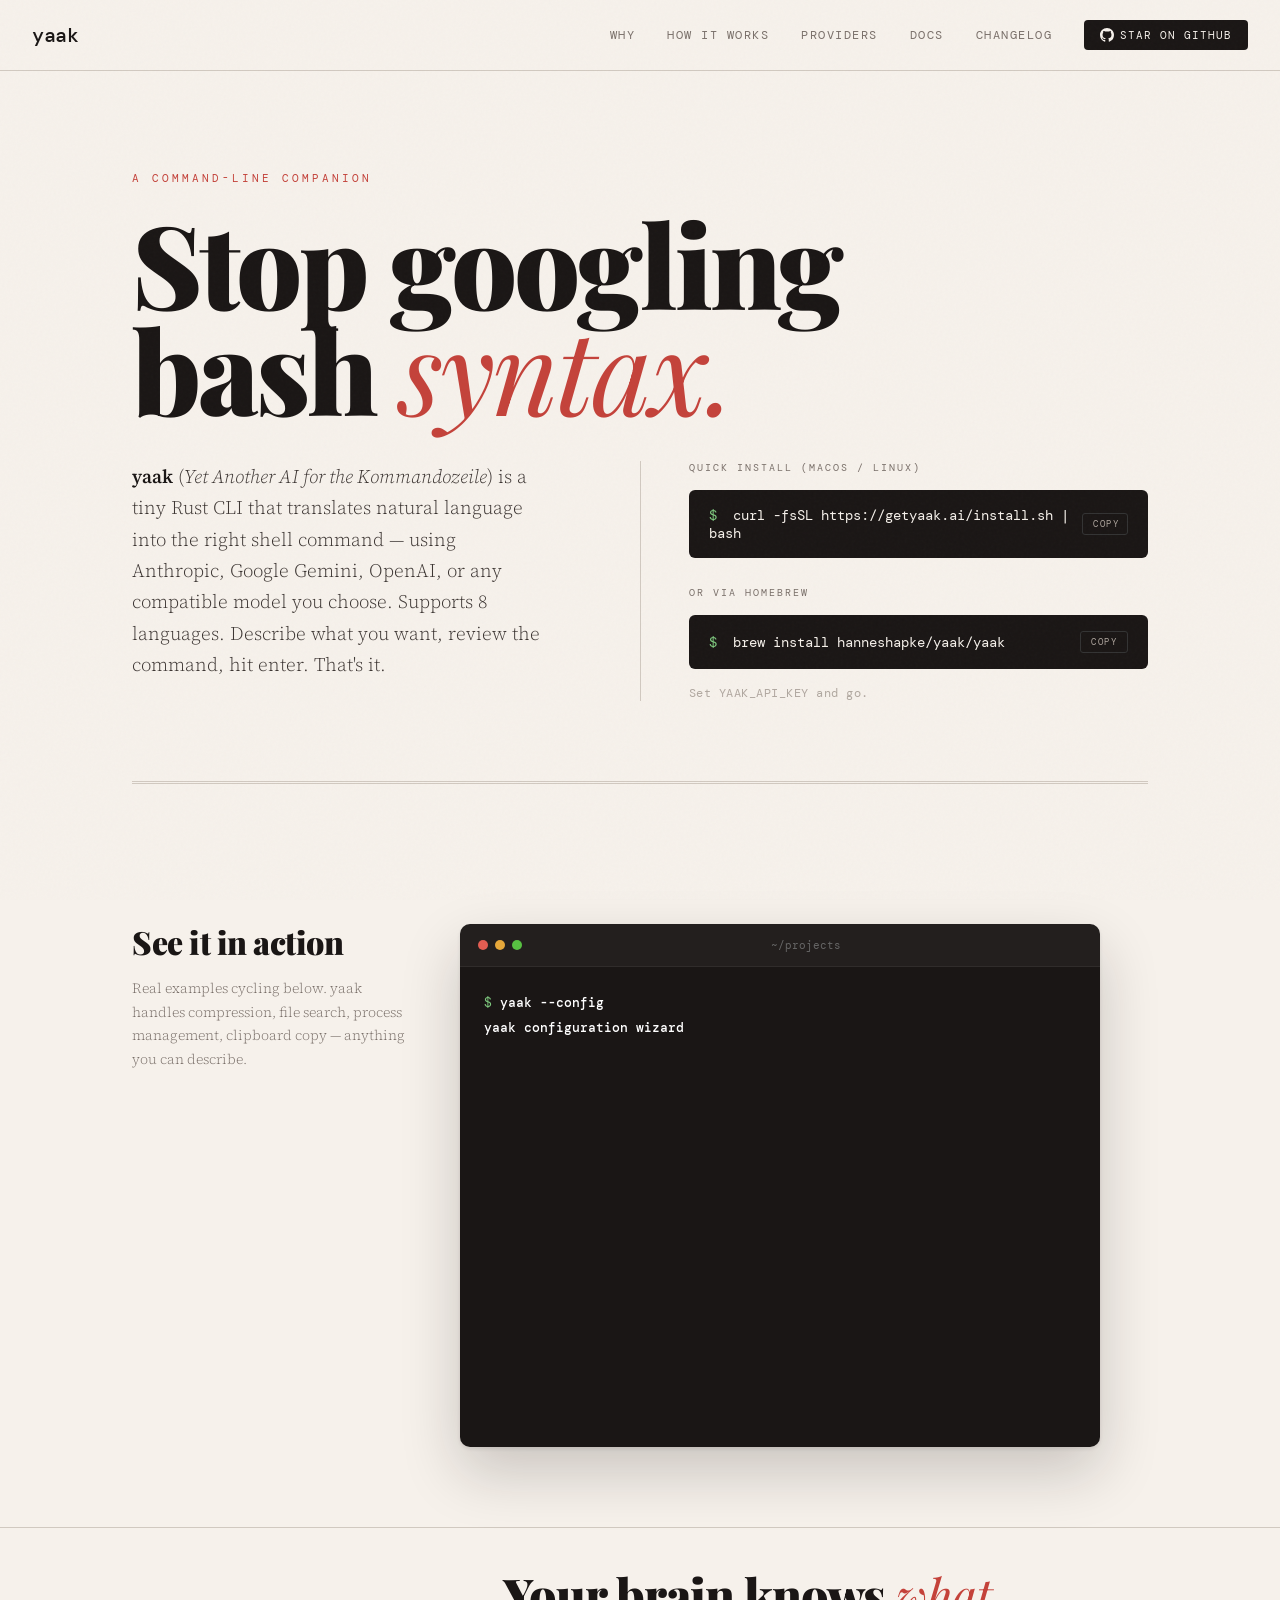
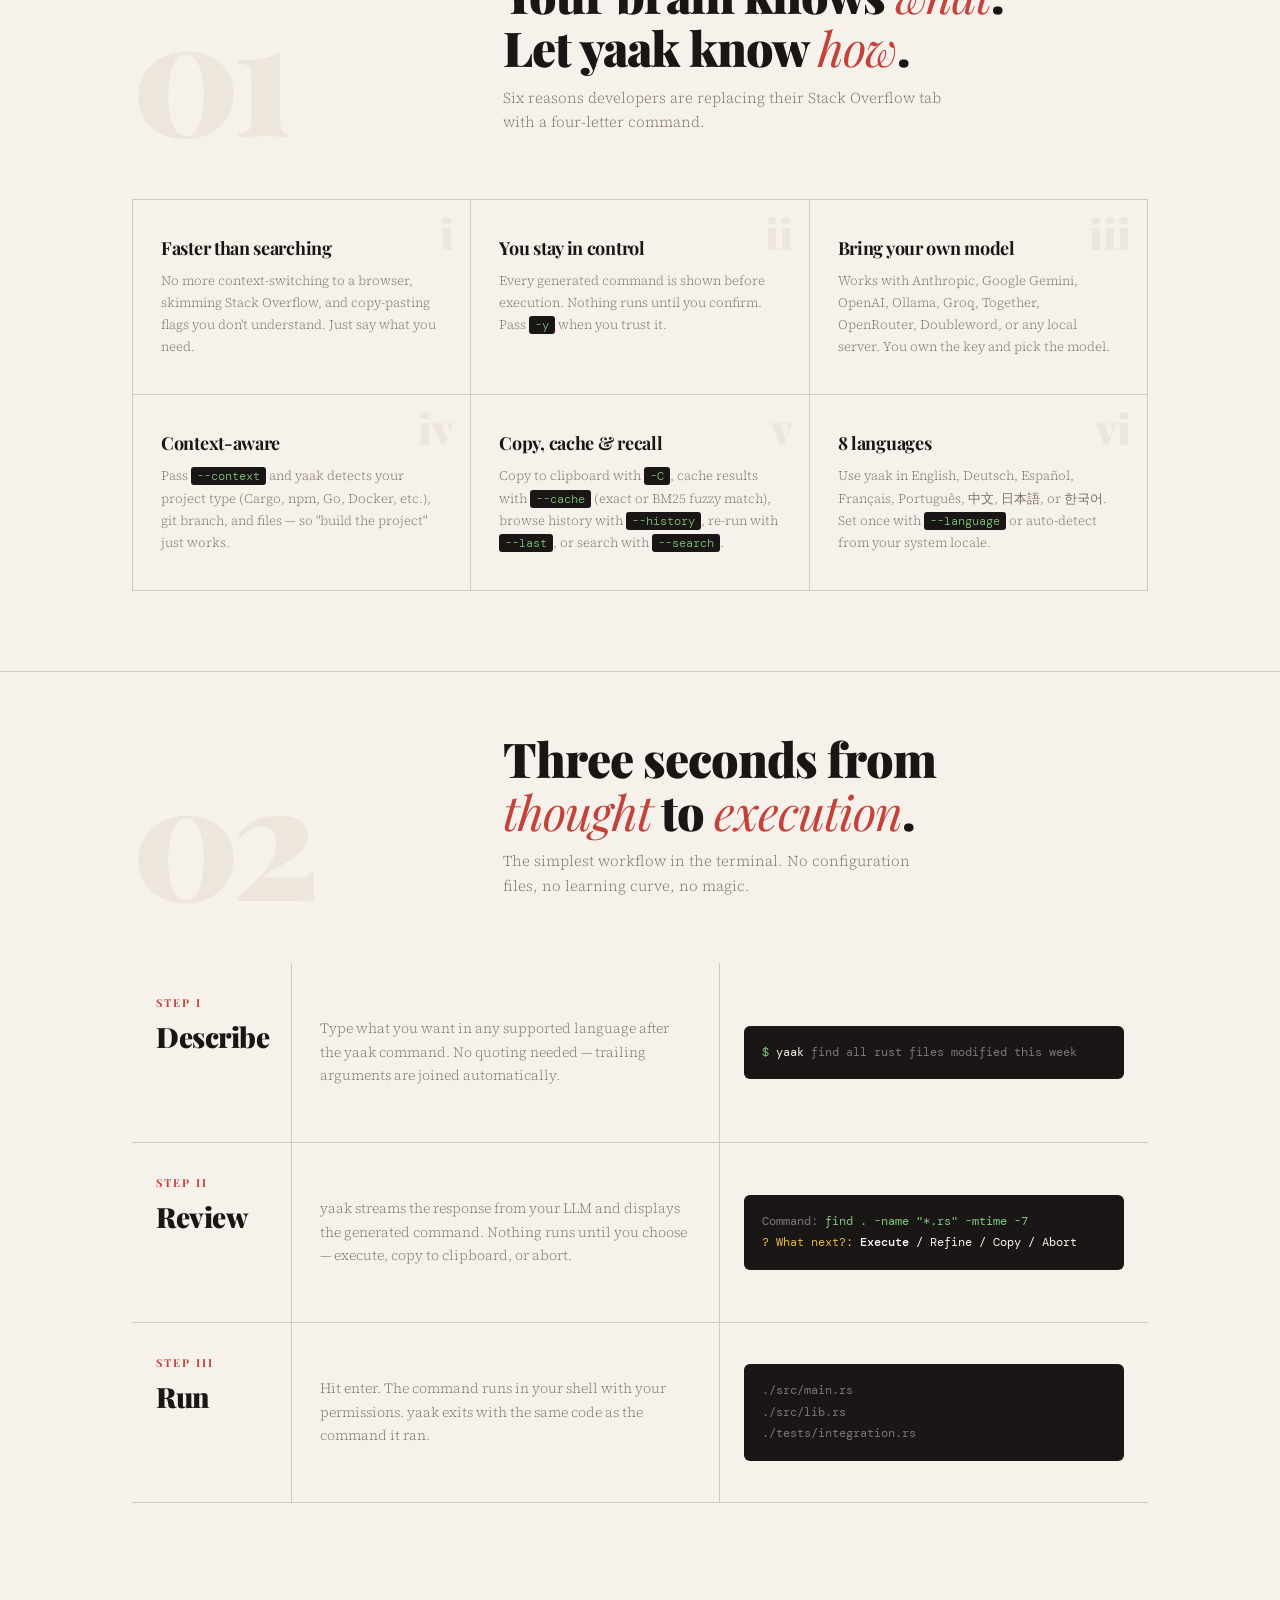
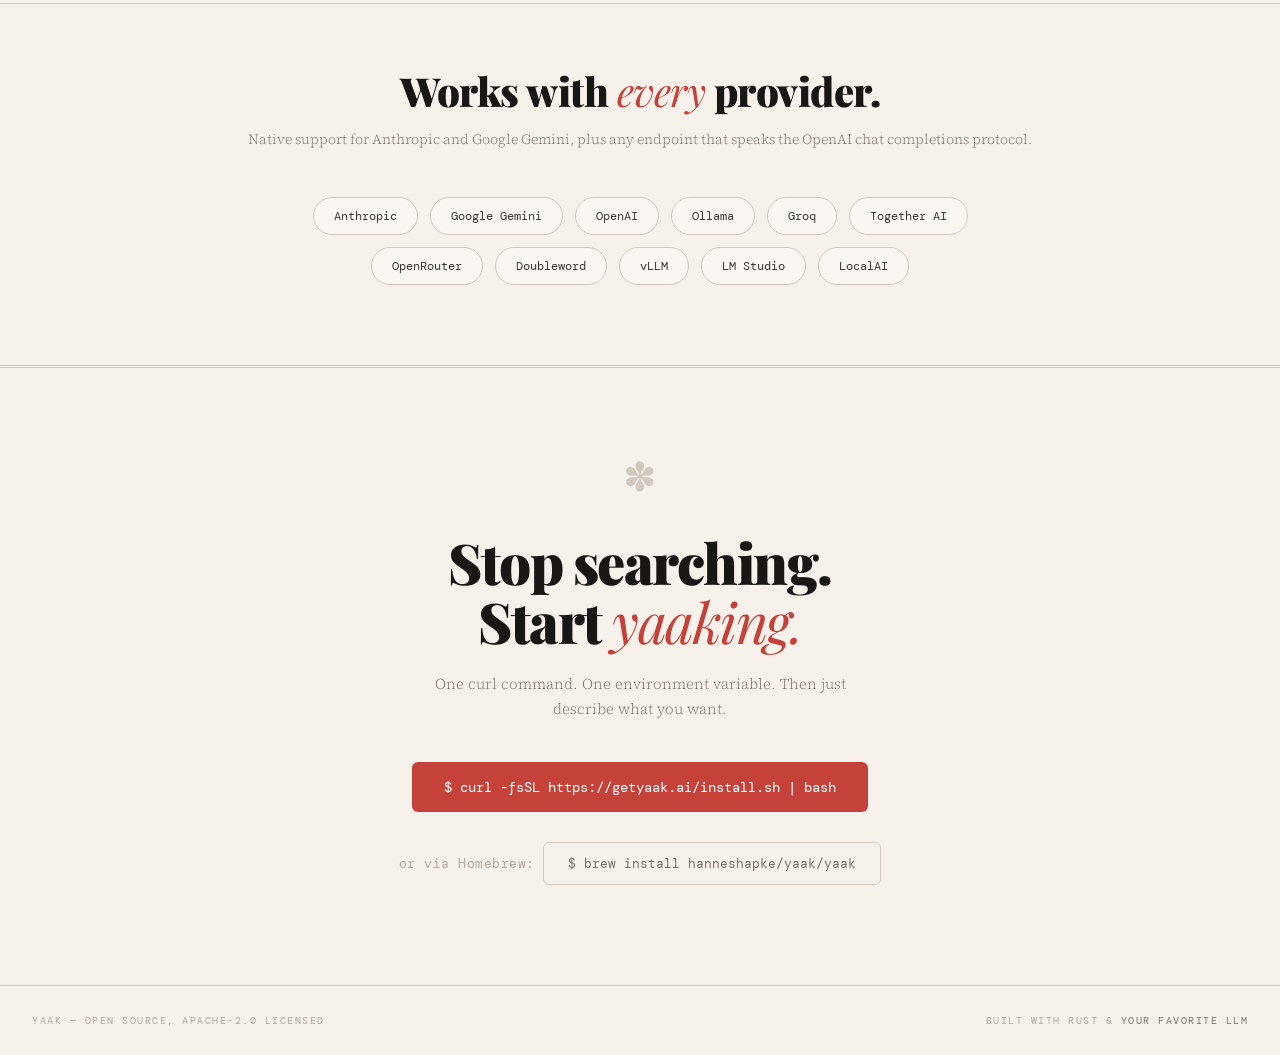
==== commit 99b9af08: "Fix Homebrew install to use fully qualified formula name The bare `brew install yaak` collides with " ====
--- a/landing/index.html
+++ b/landing/index.html
@@ -610,8 +610,8 @@
           <button class="copy-btn">Copy</button>
         </div>
         <div class="install-label" style="margin-top: 12px;">Or via Homebrew</div>
-        <div class="install-cmd" onclick="copyCmd(this, 'brew tap hanneshapke/yaak && brew install yaak')">
-          <span><span class="prompt">$</span> brew tap hanneshapke/yaak && brew install yaak</span>
+        <div class="install-cmd" onclick="copyCmd(this, 'brew install hanneshapke/yaak/yaak')">
+          <span><span class="prompt">$</span> brew install hanneshapke/yaak/yaak</span>
           <button class="copy-btn">Copy</button>
         </div>
         <div style="font-size:12px; color:var(--ink-faint); font-family:'DM Mono',monospace; letter-spacing:0.5px;">
@@ -784,8 +784,8 @@
       </button>
       <div class="cta-alt">
         or via Homebrew:
-        <button class="cta-button cta-button--secondary" onclick="copyCmd(this, 'brew tap hanneshapke/yaak && brew install yaak')">
-          $ brew install yaak
+        <button class="cta-button cta-button--secondary" onclick="copyCmd(this, 'brew install hanneshapke/yaak/yaak')">
+          $ brew install hanneshapke/yaak/yaak
         </button>
       </div>
     </div>
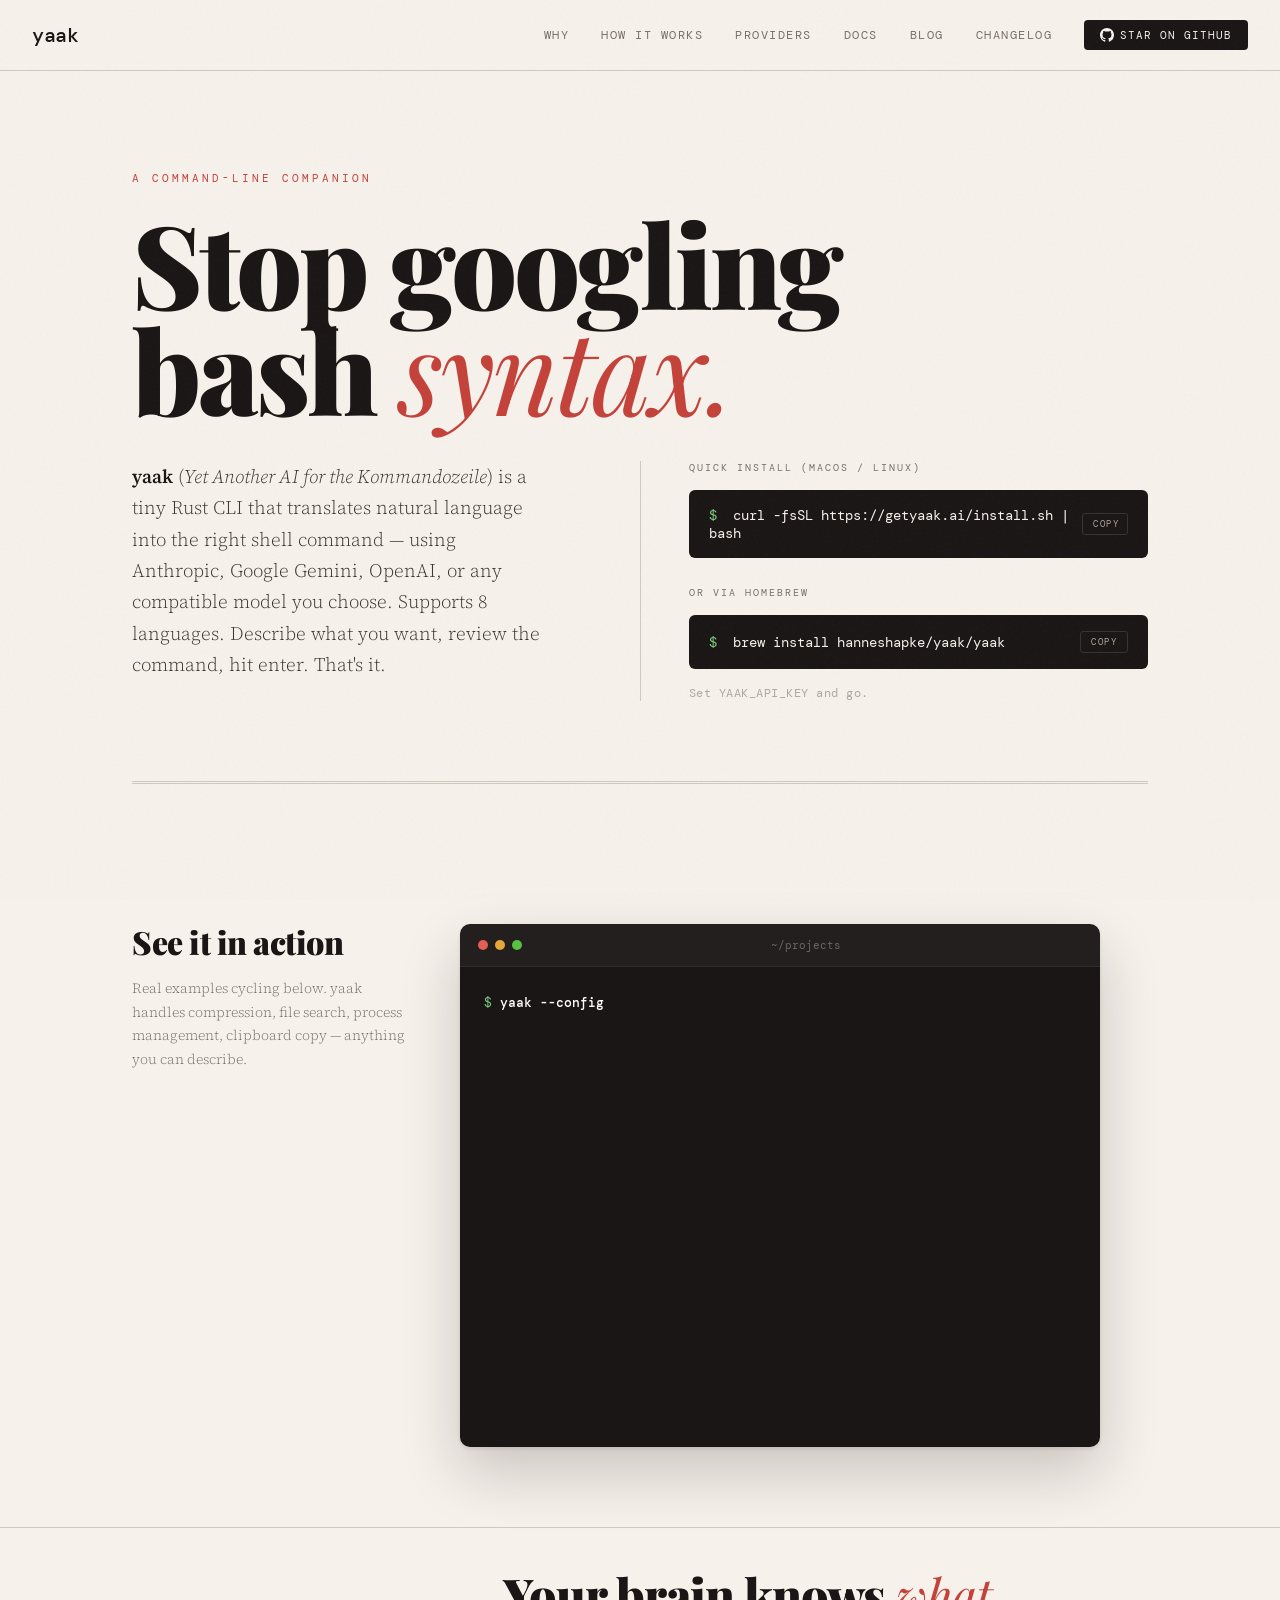
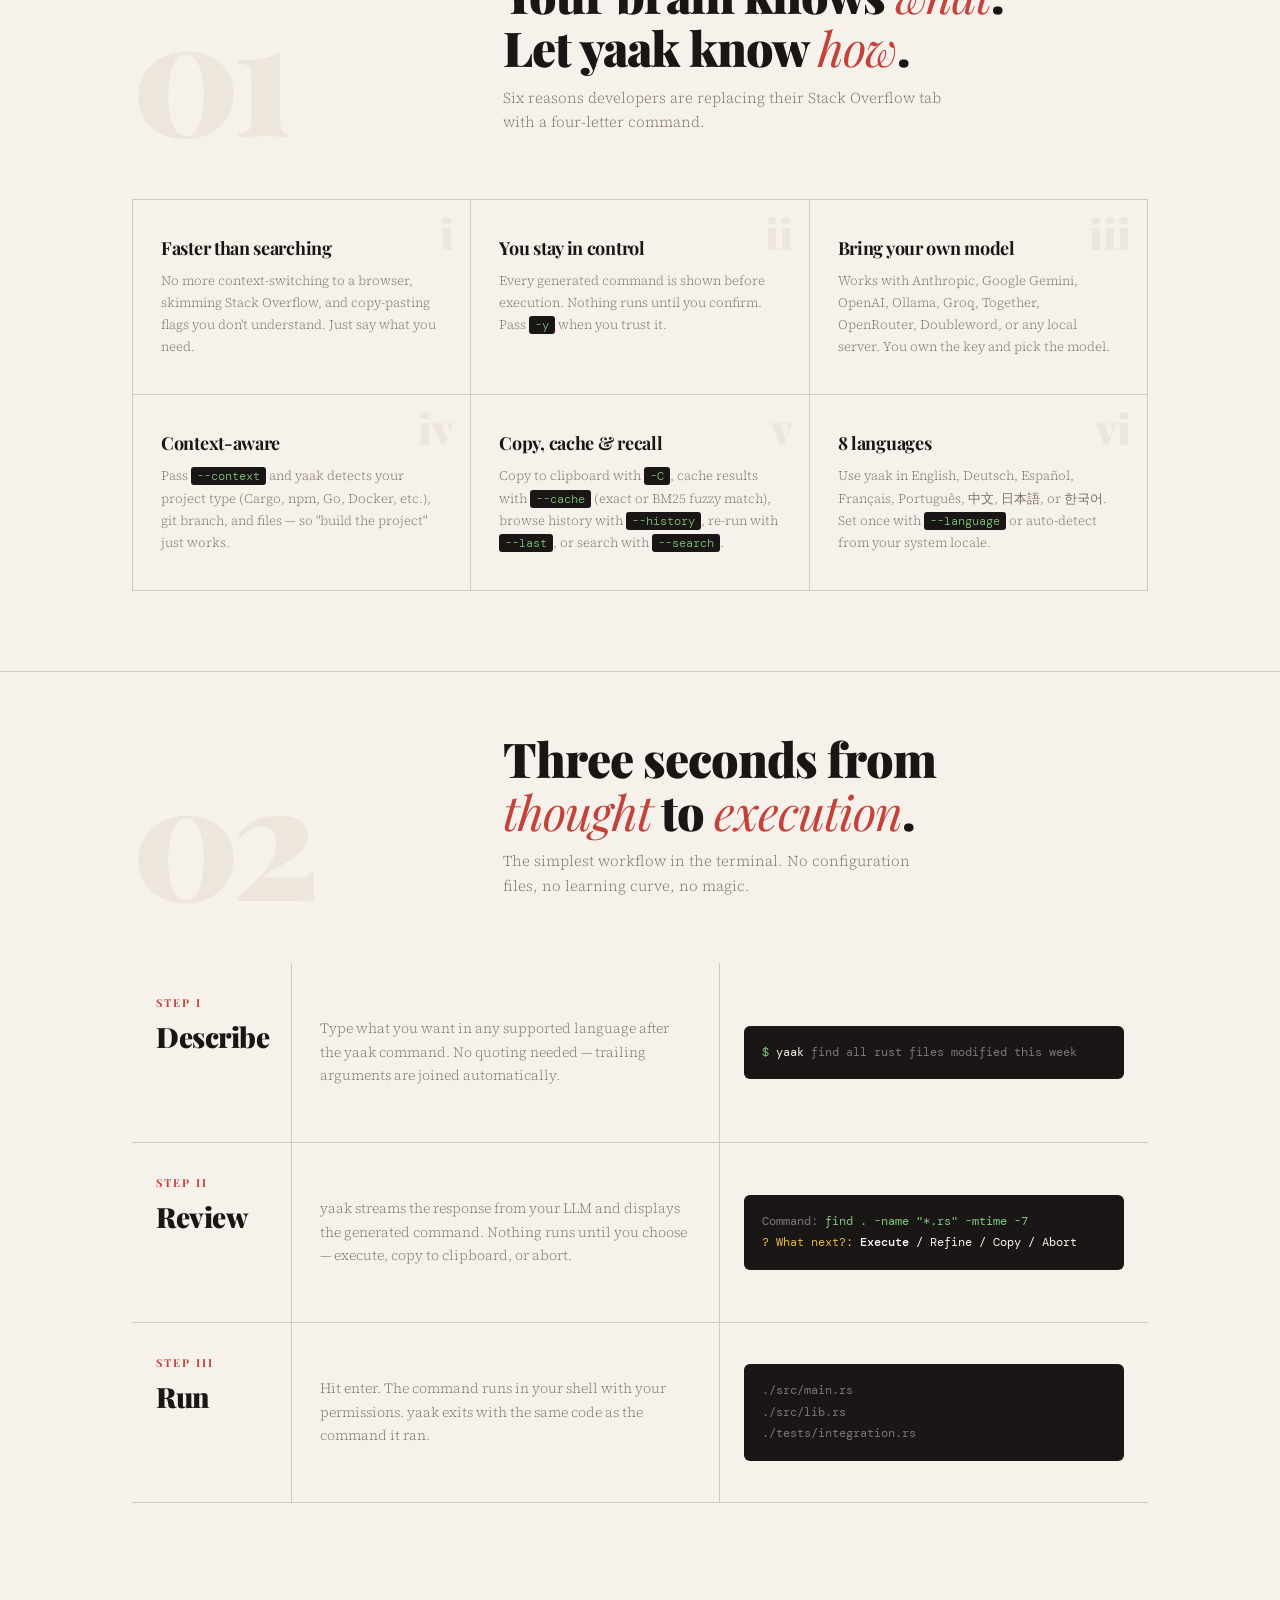
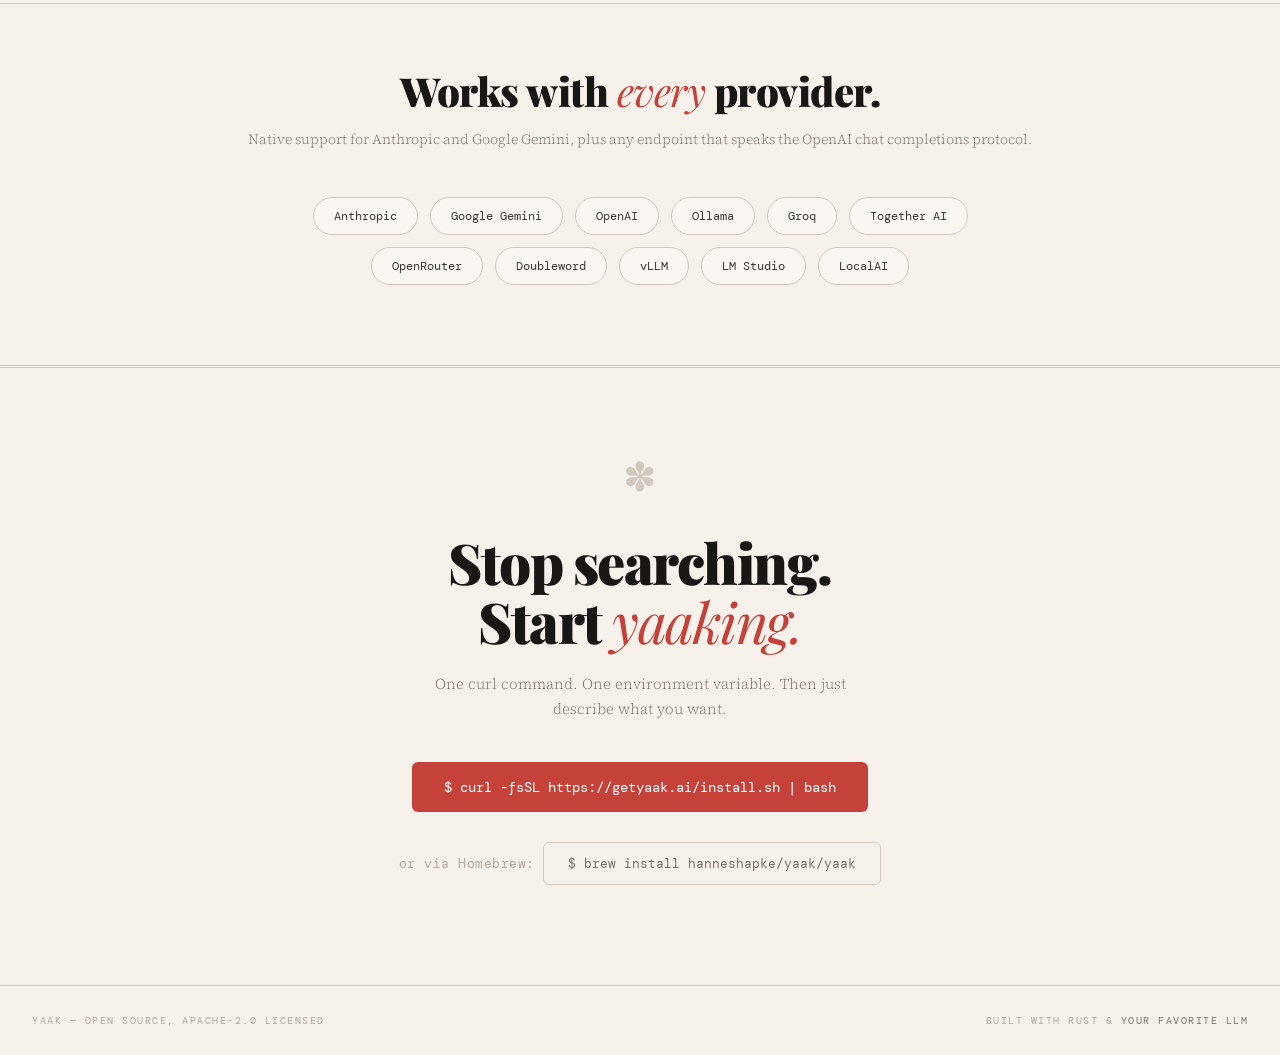
==== commit 142afdc4: "Add blog generated from markdown sources Introduces a Python build script that converts markdown pos" ====
--- a/landing/index.html
+++ b/landing/index.html
@@ -568,6 +568,7 @@
     <a href="#how">How it works</a>
     <a href="#providers">Providers</a>
     <a href="docs.html">Docs</a>
+    <a href="blog.html">Blog</a>
     <a href="changelog.html">Changelog</a>
     <a href="https://github.com/hanneshapke/yaak" class="nav-gh">
       <svg width="14" height="14" fill="currentColor" viewBox="0 0 16 16"><path d="M8 0C3.58 0 0 3.58 0 8c0 3.54 2.29 6.53 5.47 7.59.4.07.55-.17.55-.38 0-.19-.01-.82-.01-1.49-2.01.37-2.53-.49-2.69-.94-.09-.23-.48-.94-.82-1.13-.28-.15-.68-.52-.01-.53.63-.01 1.08.58 1.23.82.72 1.21 1.87.87 2.33.66.07-.52.28-.87.51-1.07-1.78-.2-3.64-.89-3.64-3.95 0-.87.31-1.59.82-2.15-.08-.2-.36-1.02.08-2.12 0 0 .67-.21 2.2.82.64-.18 1.32-.27 2-.27.68 0 1.36.09 2 .27 1.53-1.04 2.2-.82 2.2-.82.44 1.1.16 1.92.08 2.12.51.56.82 1.27.82 2.15 0 3.07-1.87 3.75-3.65 3.95.29.25.54.73.54 1.48 0 1.07-.01 1.93-.01 2.2 0 .21.15.46.55.38A8.01 8.01 0 0016 8c0-4.42-3.58-8-8-8z"/></svg>
@@ -582,6 +583,7 @@
   <a href="#how" class="mobile-menu-link">How it works</a>
   <a href="#providers" class="mobile-menu-link">Providers</a>
   <a href="docs.html" class="mobile-menu-link">Docs</a>
+  <a href="blog.html" class="mobile-menu-link">Blog</a>
   <a href="changelog.html" class="mobile-menu-link">Changelog</a>
   <a href="https://github.com/hanneshapke/yaak" class="mobile-menu-link nav-gh">
     <svg width="14" height="14" fill="currentColor" viewBox="0 0 16 16"><path d="M8 0C3.58 0 0 3.58 0 8c0 3.54 2.29 6.53 5.47 7.59.4.07.55-.17.55-.38 0-.19-.01-.82-.01-1.49-2.01.37-2.53-.49-2.69-.94-.09-.23-.48-.94-.82-1.13-.28-.15-.68-.52-.01-.53.63-.01 1.08.58 1.23.82.72 1.21 1.87.87 2.33.66.07-.52.28-.87.51-1.07-1.78-.2-3.64-.89-3.64-3.95 0-.87.31-1.59.82-2.15-.08-.2-.36-1.02.08-2.12 0 0 .67-.21 2.2.82.64-.18 1.32-.27 2-.27.68 0 1.36.09 2 .27 1.53-1.04 2.2-.82 2.2-.82.44 1.1.16 1.92.08 2.12.51.56.82 1.27.82 2.15 0 3.07-1.87 3.75-3.65 3.95.29.25.54.73.54 1.48 0 1.07-.01 1.93-.01 2.2 0 .21.15.46.55.38A8.01 8.01 0 0016 8c0-4.42-3.58-8-8-8z"/></svg>
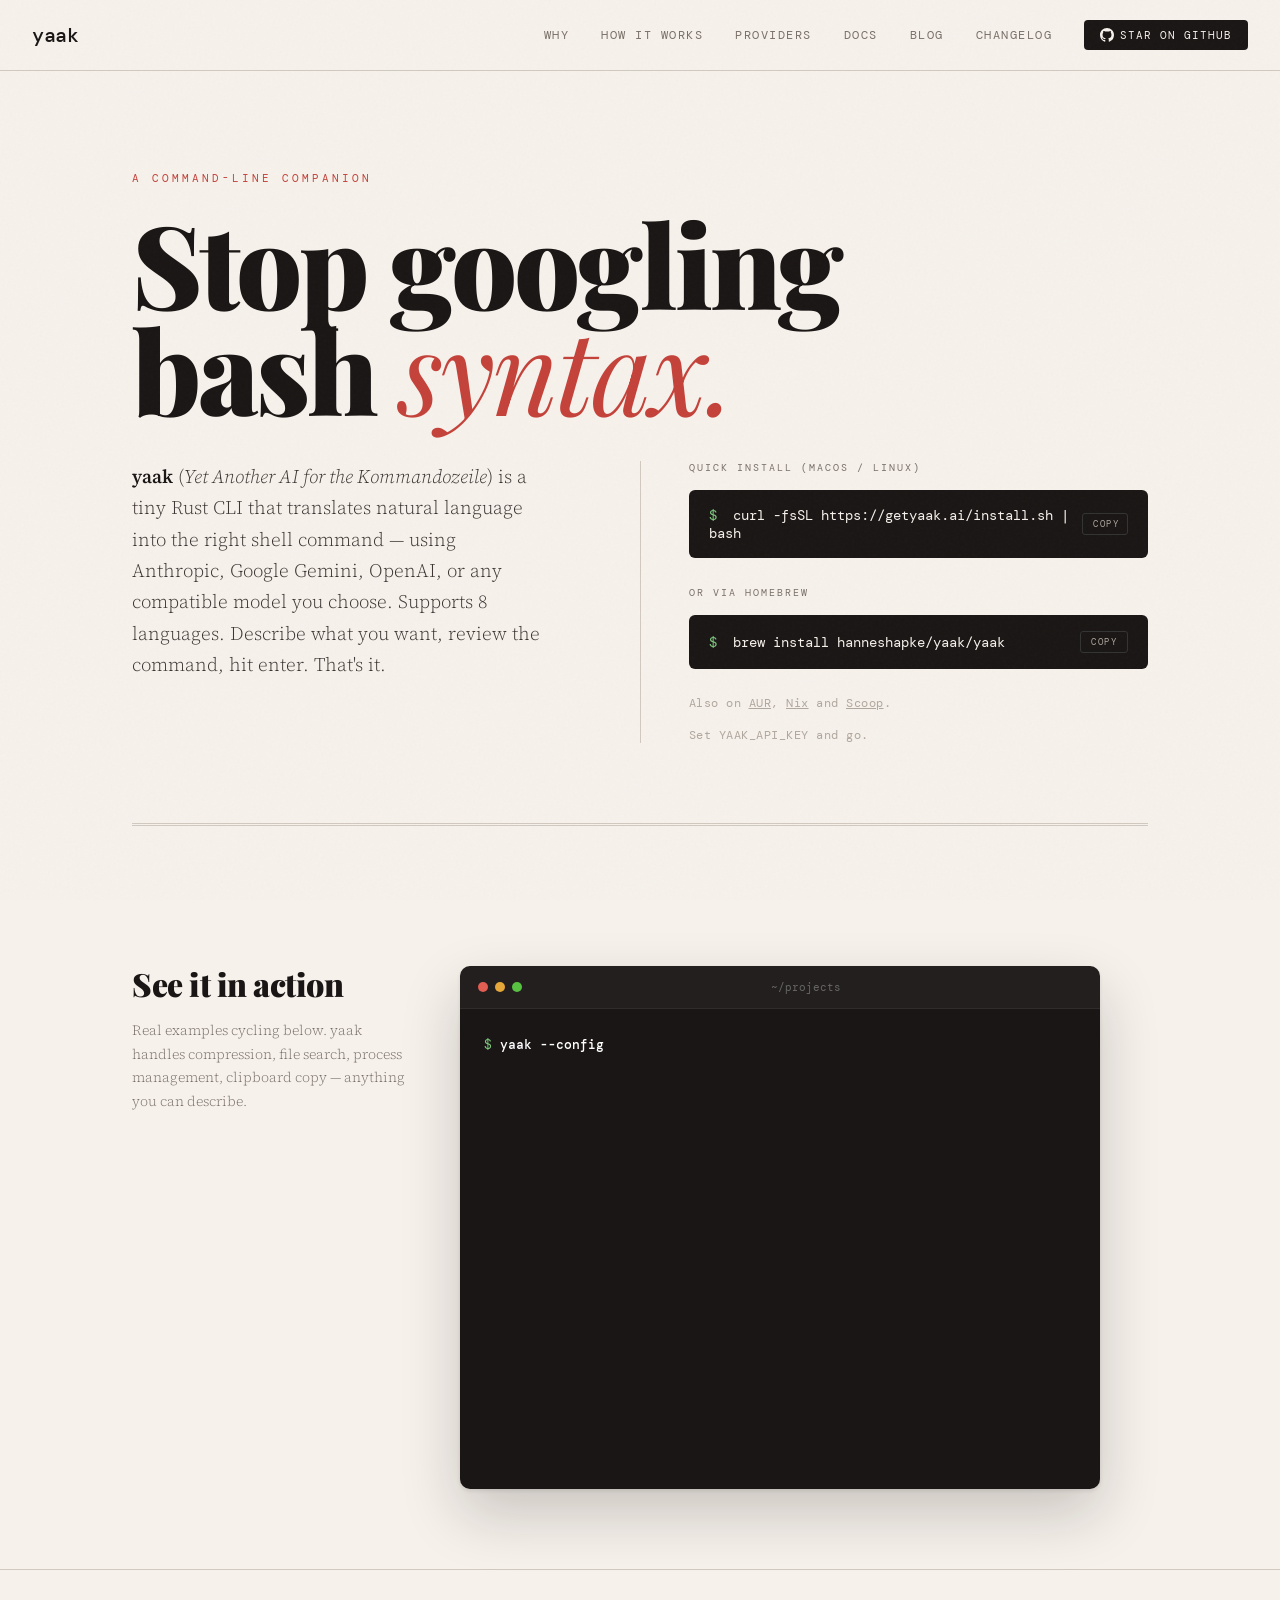
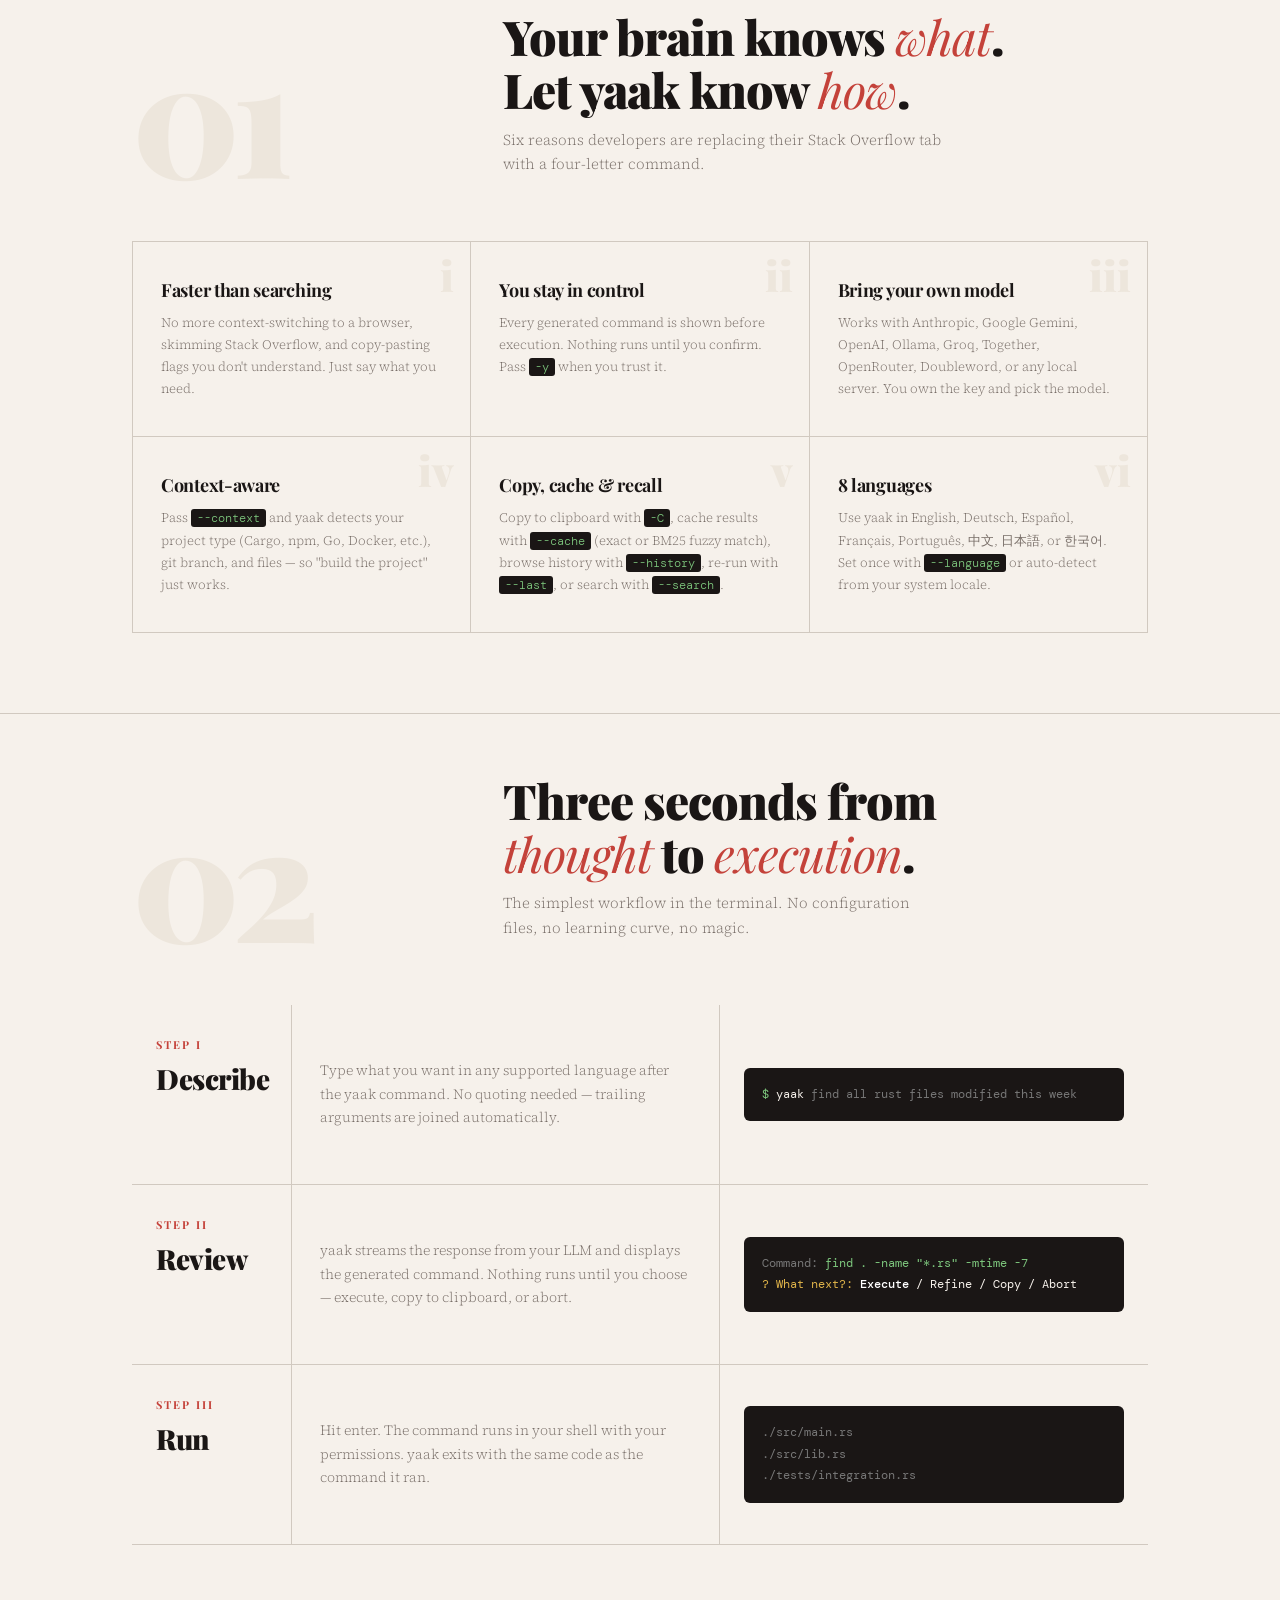
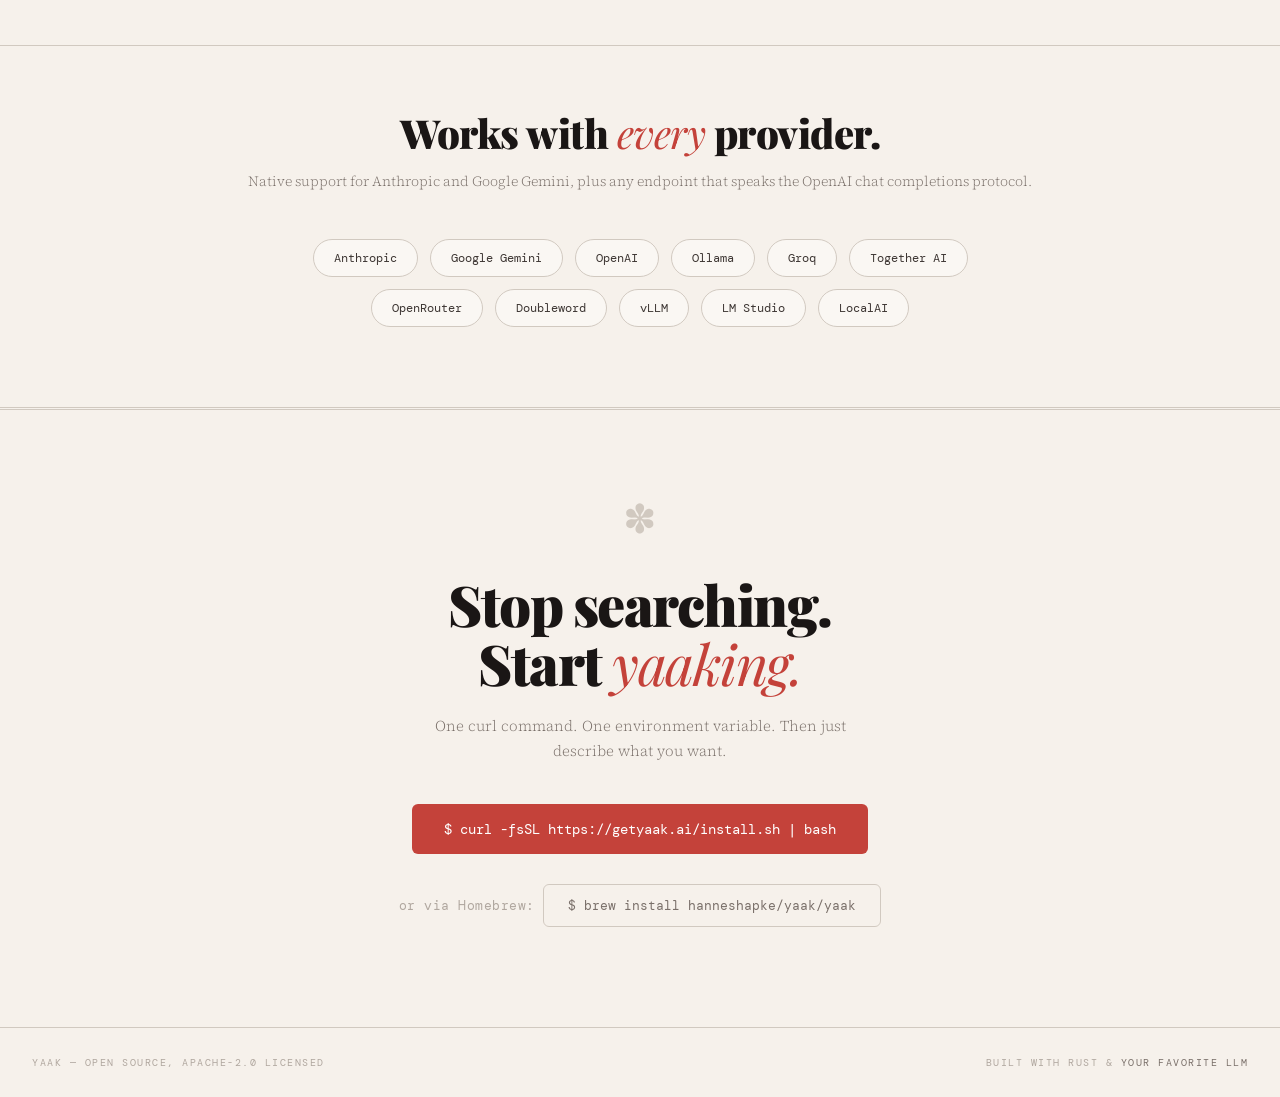
==== commit 0f2ffb1c: "Add AUR, Nix and Scoop package definitions Extend distribution beyond Homebrew with manifests for Ar" ====
--- a/landing/index.html
+++ b/landing/index.html
@@ -615,6 +615,11 @@
         <div class="install-cmd" onclick="copyCmd(this, 'brew install hanneshapke/yaak/yaak')">
           <span><span class="prompt">$</span> brew install hanneshapke/yaak/yaak</span>
           <button class="copy-btn">Copy</button>
+        </div>
+        <div style="font-size:12px; color:var(--ink-faint); font-family:'DM Mono',monospace; letter-spacing:0.5px; margin-top: 10px;">
+          Also on <a href="docs.html#install" style="color:var(--ink-faint); text-decoration: underline;">AUR</a>,
+          <a href="docs.html#install" style="color:var(--ink-faint); text-decoration: underline;">Nix</a> and
+          <a href="docs.html#install" style="color:var(--ink-faint); text-decoration: underline;">Scoop</a>.
         </div>
         <div style="font-size:12px; color:var(--ink-faint); font-family:'DM Mono',monospace; letter-spacing:0.5px;">
           Set YAAK_API_KEY and go.
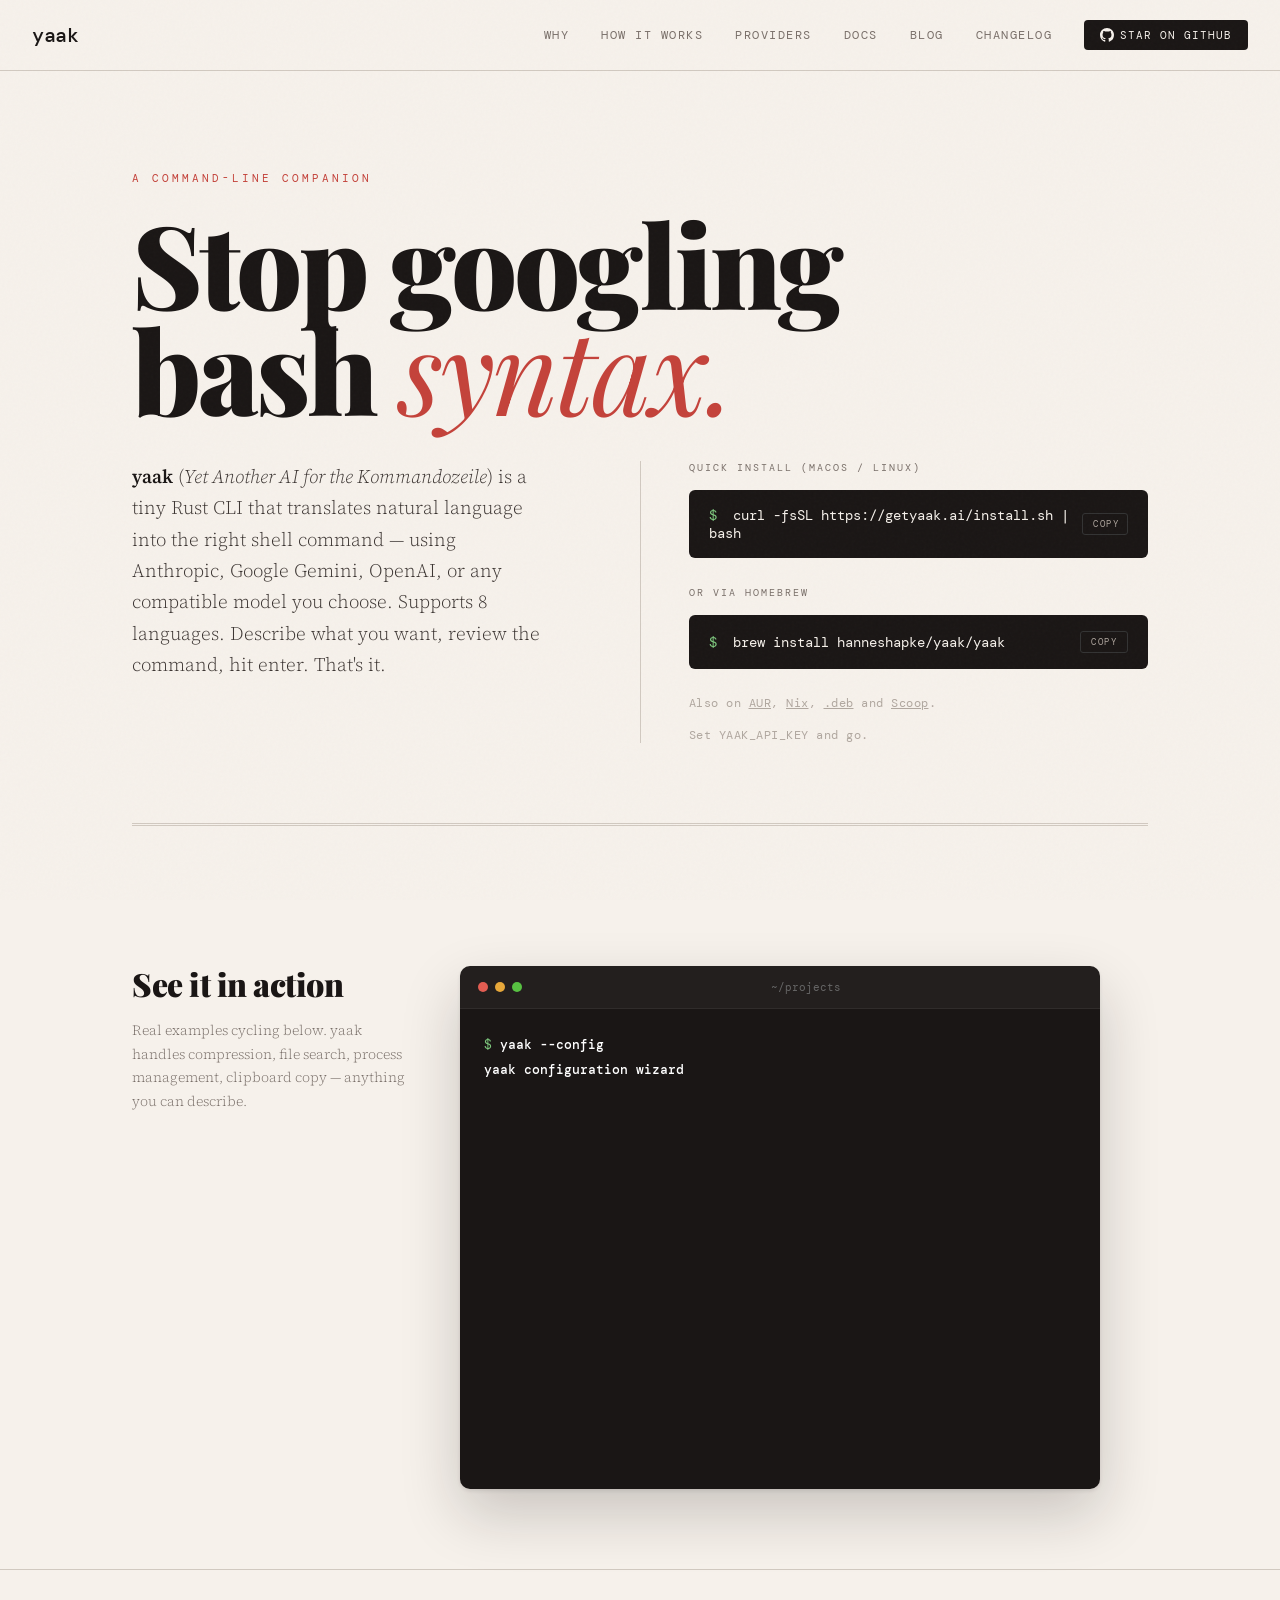
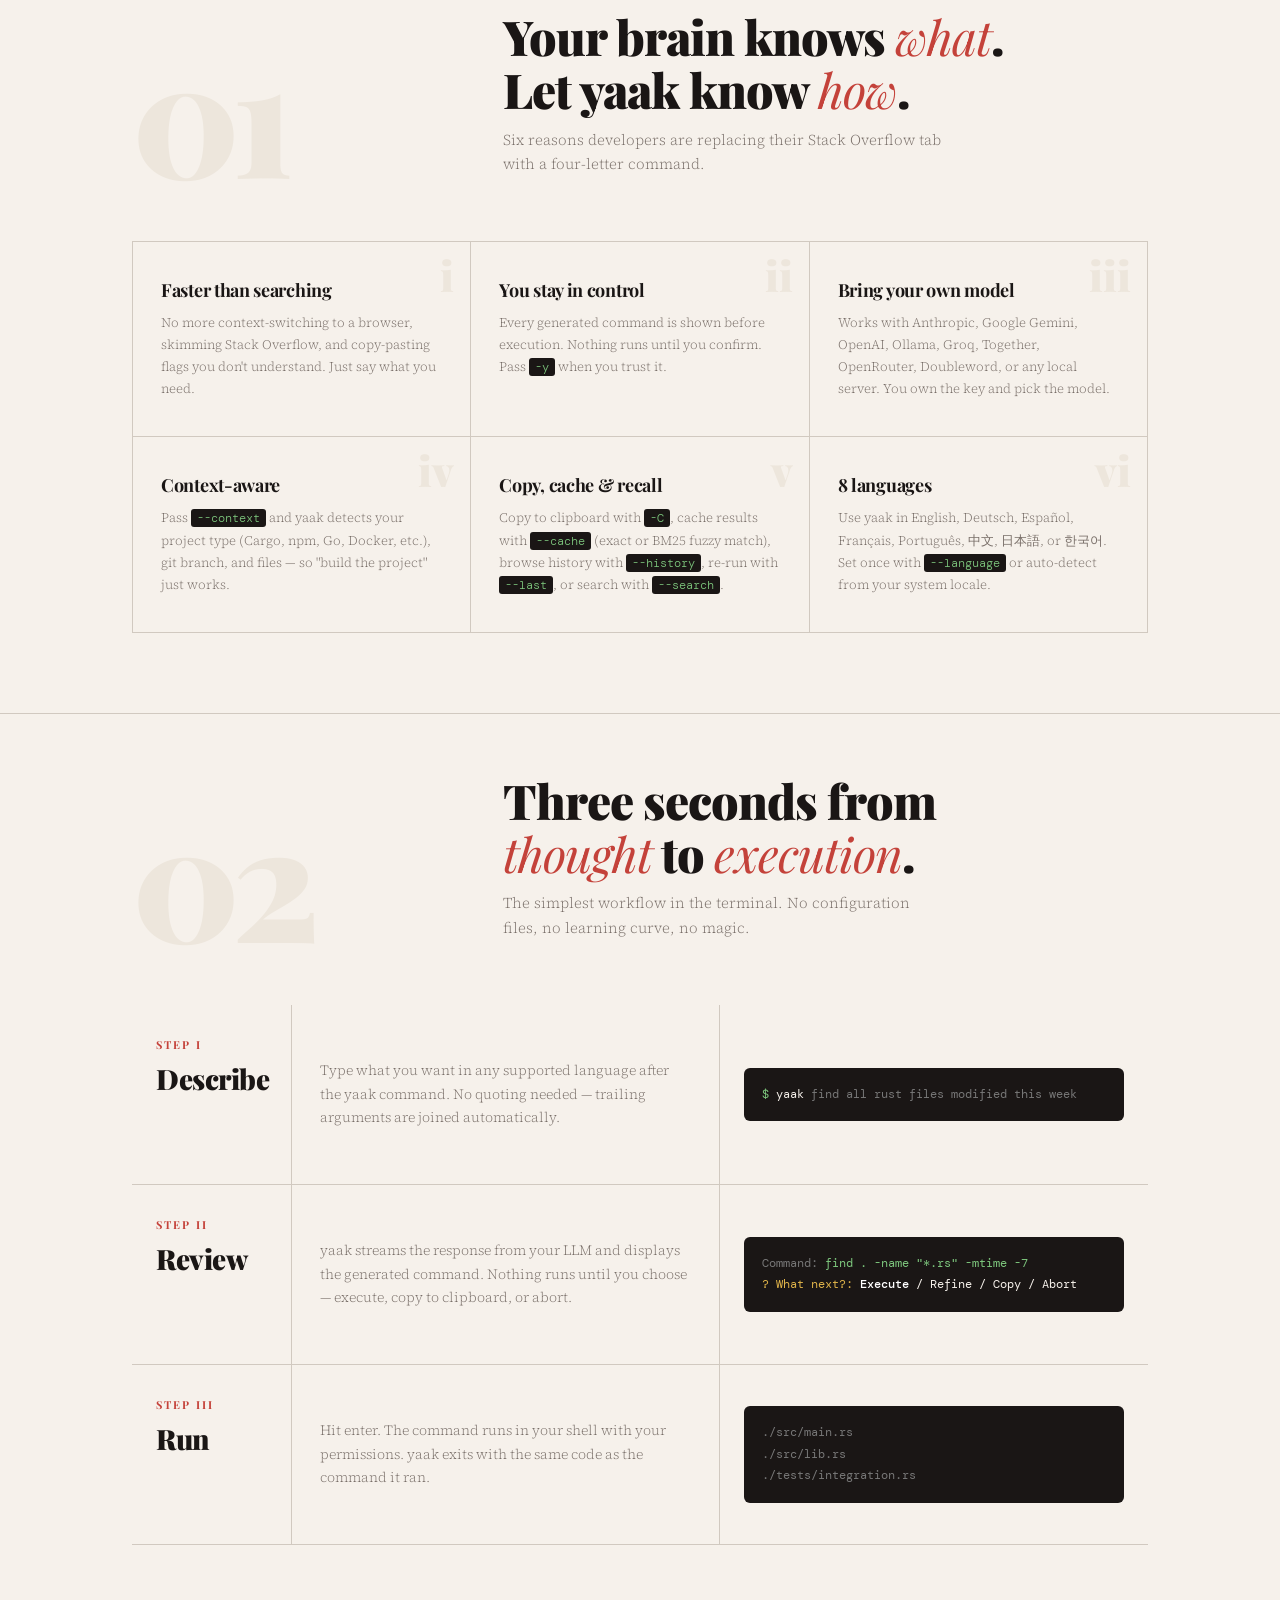
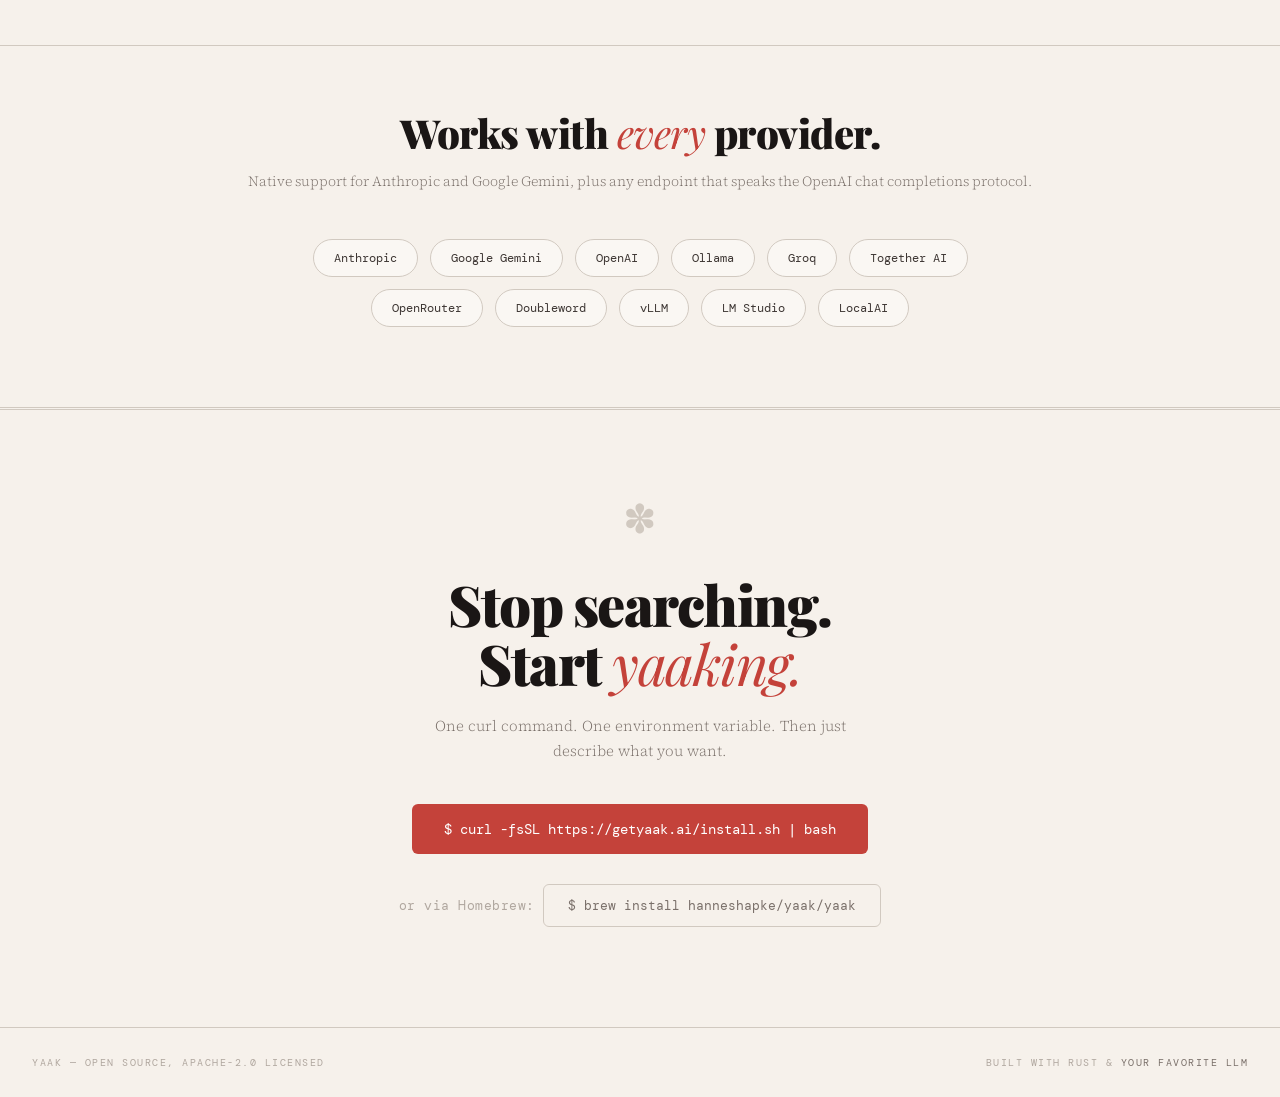
==== commit c45be7b9: "Add .deb package via cargo-deb to CI pipeline Adds [package.metadata.deb] to Cargo.toml and a cargo-" ====
--- a/landing/index.html
+++ b/landing/index.html
@@ -618,7 +618,8 @@
         </div>
         <div style="font-size:12px; color:var(--ink-faint); font-family:'DM Mono',monospace; letter-spacing:0.5px; margin-top: 10px;">
           Also on <a href="docs.html#install" style="color:var(--ink-faint); text-decoration: underline;">AUR</a>,
-          <a href="docs.html#install" style="color:var(--ink-faint); text-decoration: underline;">Nix</a> and
+          <a href="docs.html#install" style="color:var(--ink-faint); text-decoration: underline;">Nix</a>,
+          <a href="docs.html#install" style="color:var(--ink-faint); text-decoration: underline;">.deb</a> and
           <a href="docs.html#install" style="color:var(--ink-faint); text-decoration: underline;">Scoop</a>.
         </div>
         <div style="font-size:12px; color:var(--ink-faint); font-family:'DM Mono',monospace; letter-spacing:0.5px;">
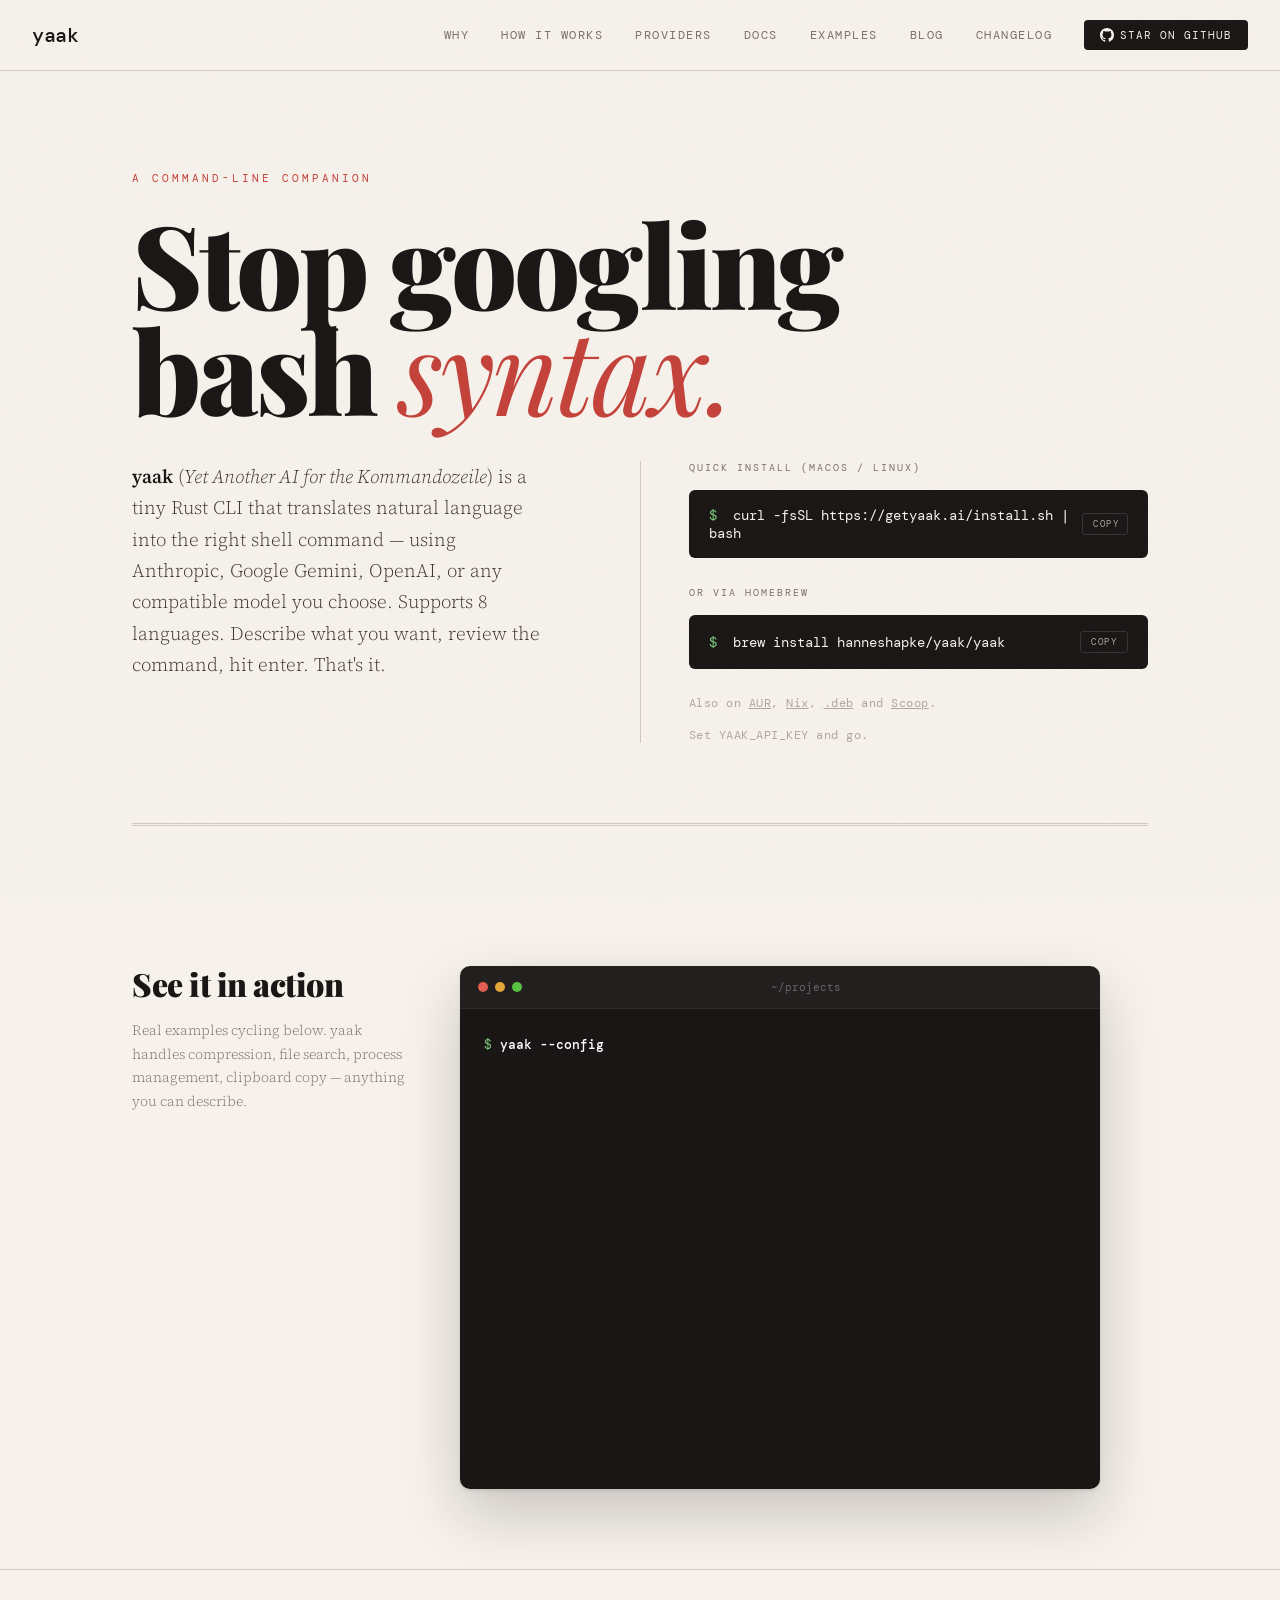
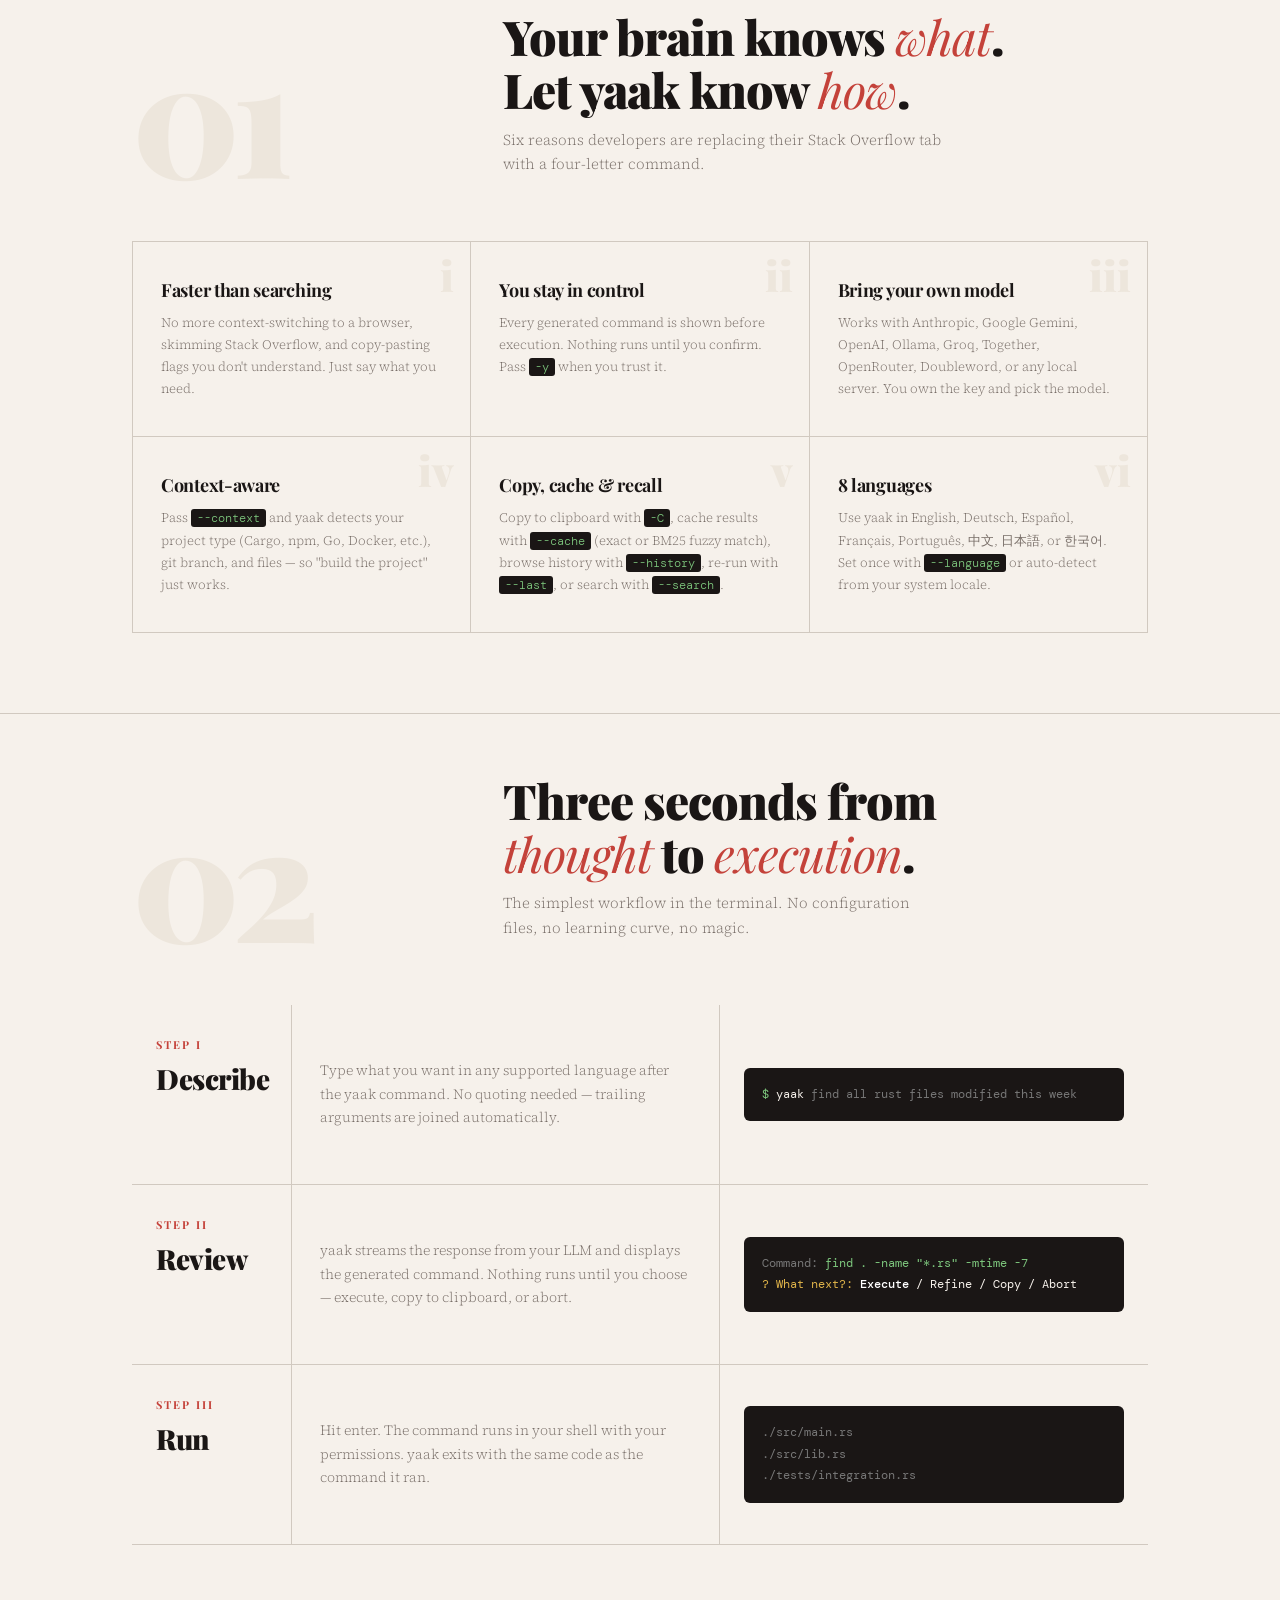
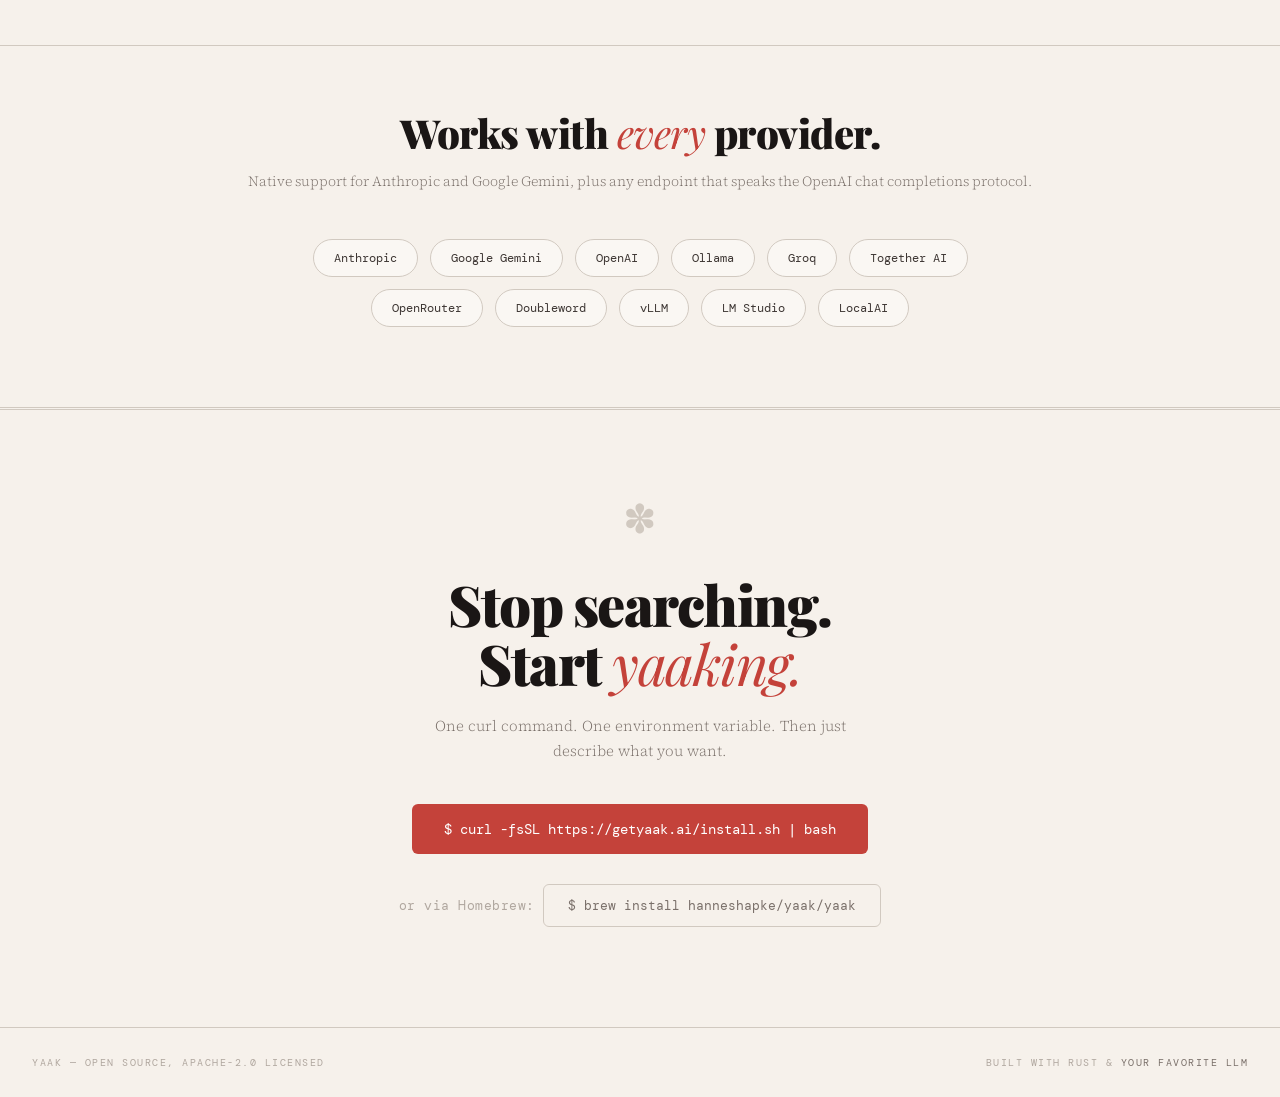
==== commit c8fa707e: "Add Examples page from blog demos, link from top nav and docs Turn the "7 yaak Demos" blog post into" ====
--- a/landing/index.html
+++ b/landing/index.html
@@ -568,6 +568,7 @@
     <a href="#how">How it works</a>
     <a href="#providers">Providers</a>
     <a href="docs.html">Docs</a>
+    <a href="examples.html">Examples</a>
     <a href="blog.html">Blog</a>
     <a href="changelog.html">Changelog</a>
     <a href="https://github.com/hanneshapke/yaak" class="nav-gh">
@@ -583,6 +584,7 @@
   <a href="#how" class="mobile-menu-link">How it works</a>
   <a href="#providers" class="mobile-menu-link">Providers</a>
   <a href="docs.html" class="mobile-menu-link">Docs</a>
+  <a href="examples.html" class="mobile-menu-link">Examples</a>
   <a href="blog.html" class="mobile-menu-link">Blog</a>
   <a href="changelog.html" class="mobile-menu-link">Changelog</a>
   <a href="https://github.com/hanneshapke/yaak" class="mobile-menu-link nav-gh">
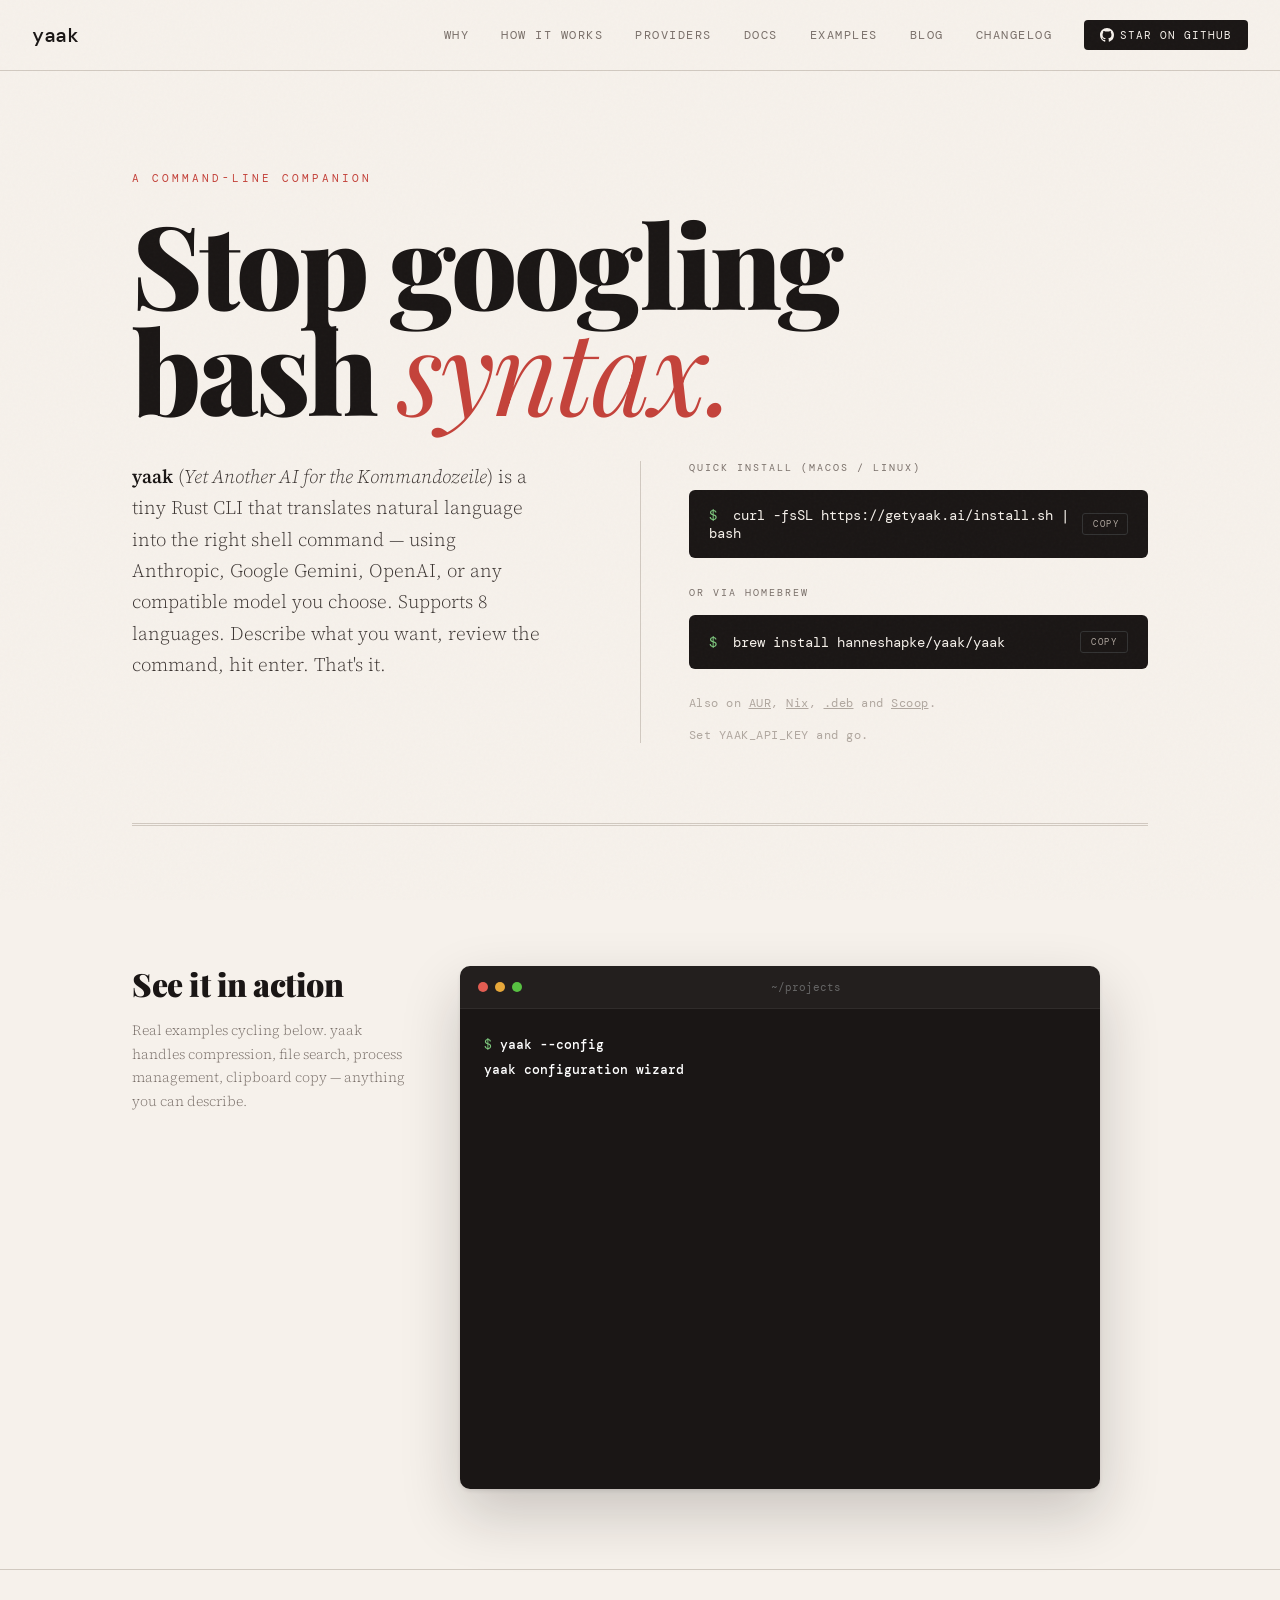
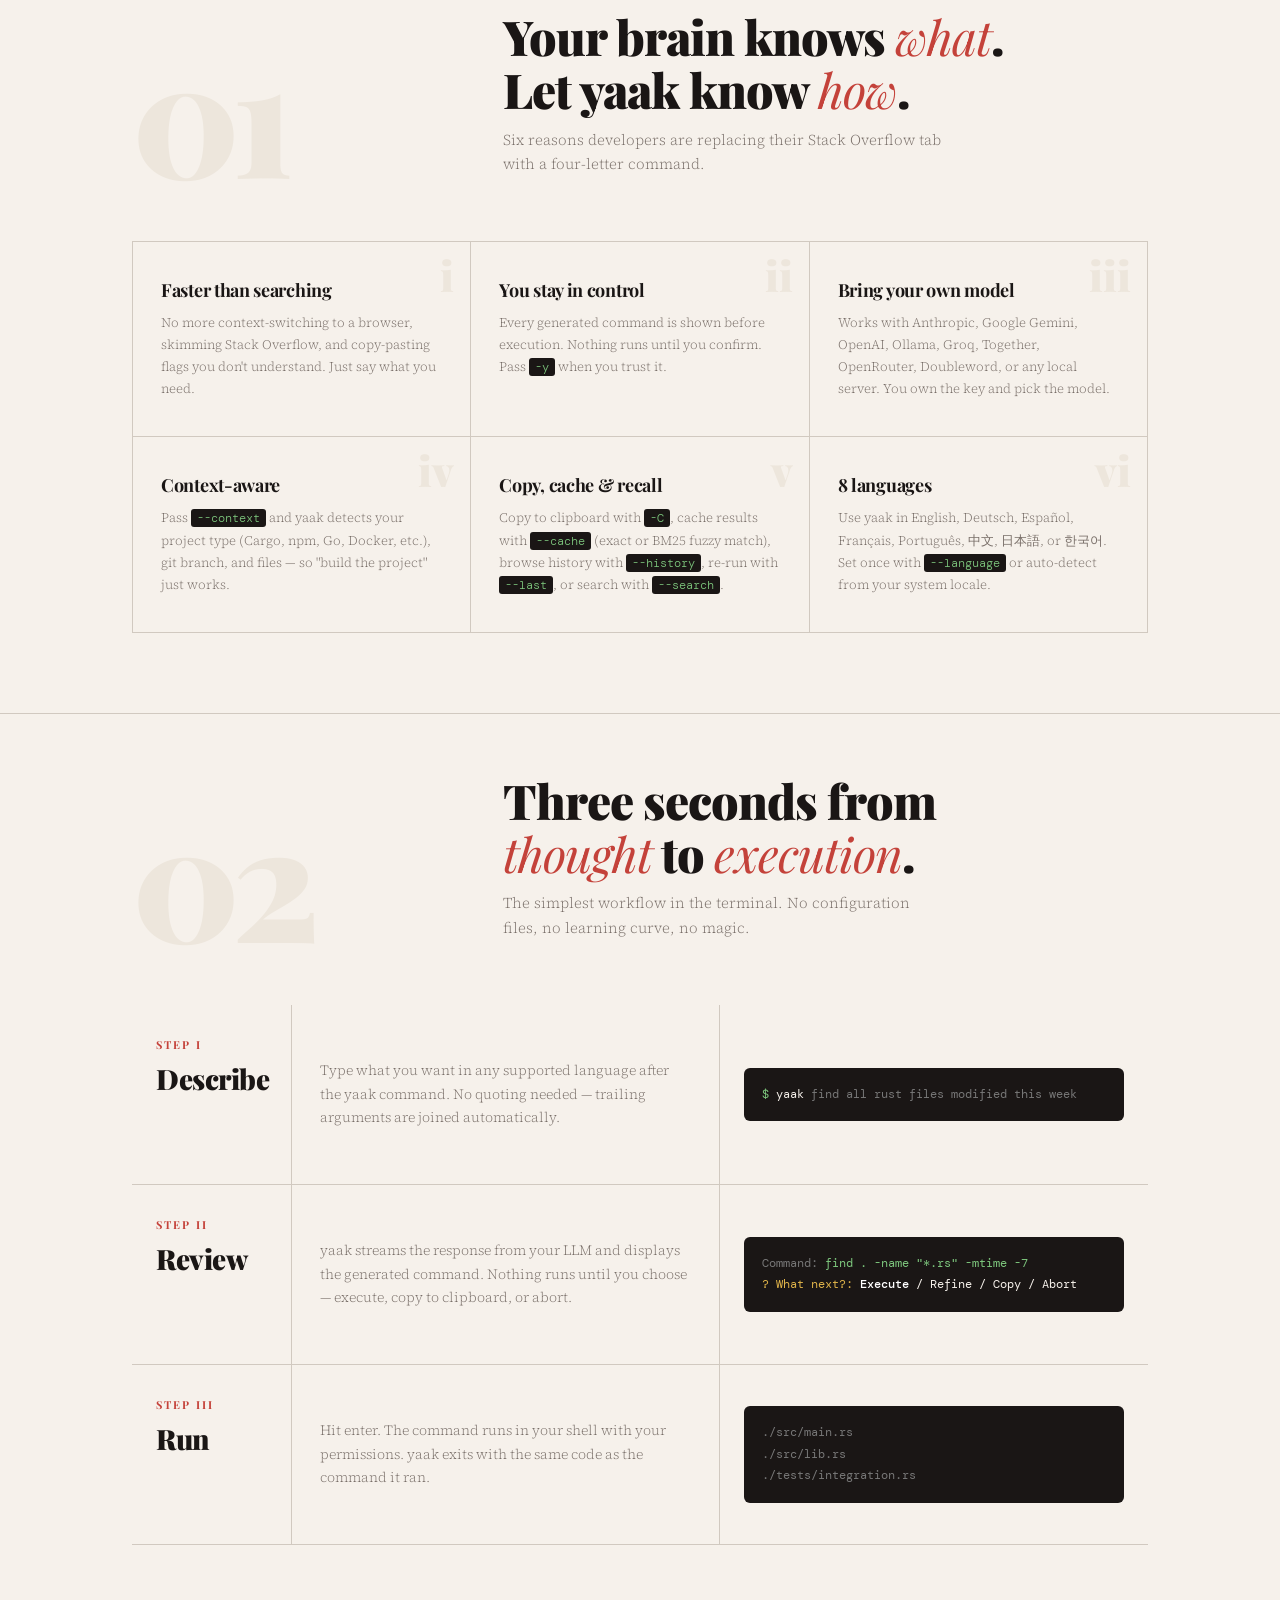
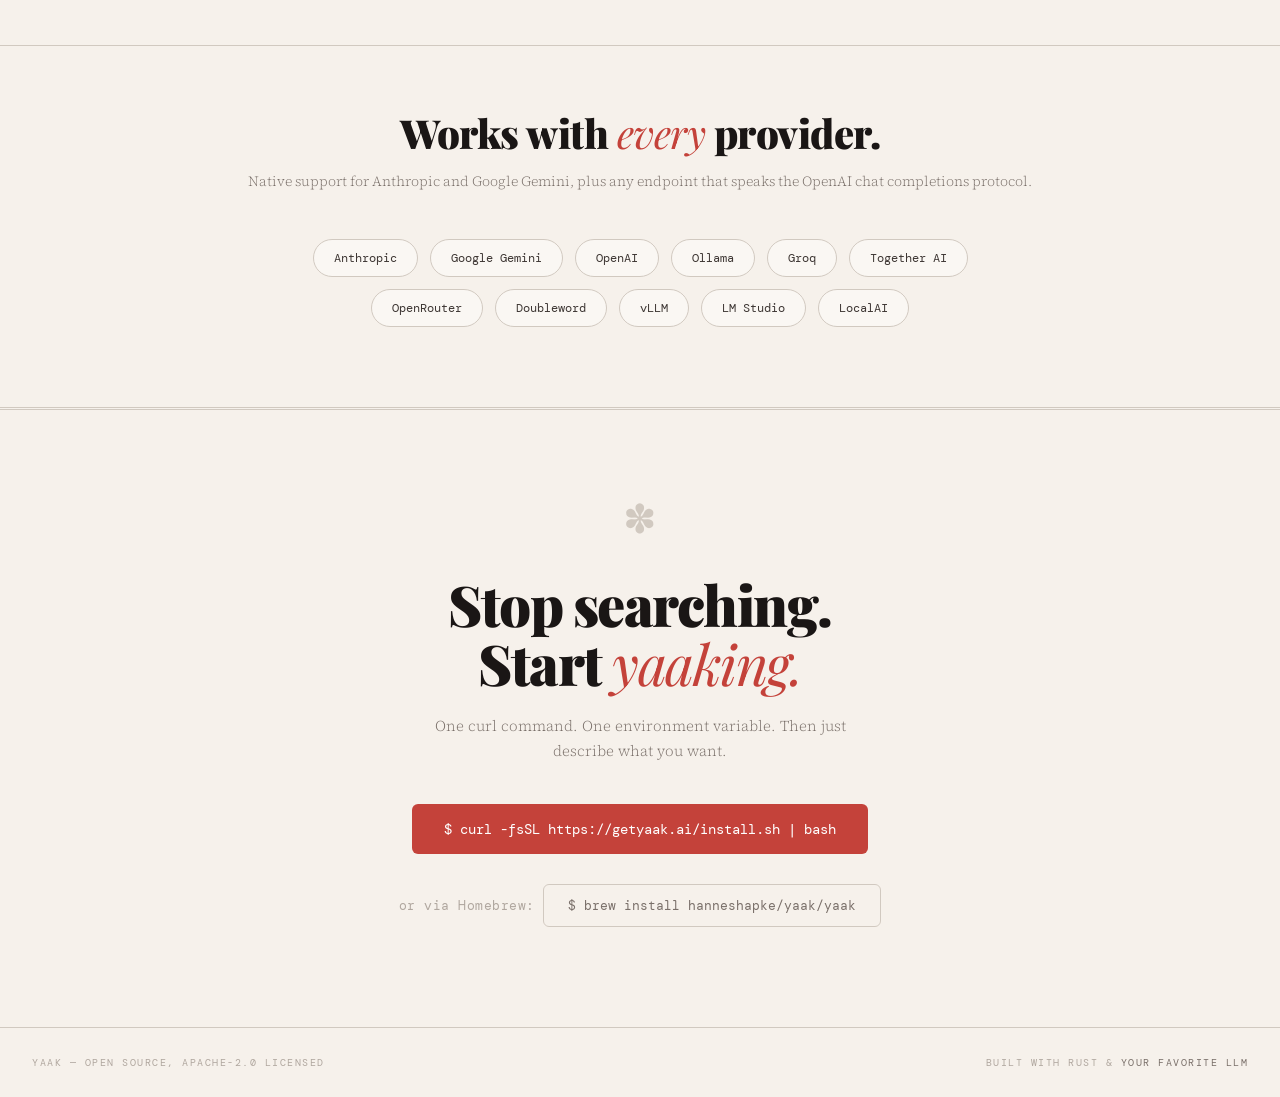
==== commit 3d3986be: "Update Gemma model references from gemma3:4b to gemma4:e2b Updated references in the README wizard e" ====
--- a/landing/index.html
+++ b/landing/index.html
@@ -855,7 +855,7 @@
       { text: '<span class="t-amber">? Selecciona tu proveedor de API:</span>', delay: 600 },
       { text: '<span class="t-green">❯ 1.</span> <span class="t-bold">Ollama</span>', delay: 400 },
       { text: '', delay: 600 },
-      { text: '<span class="t-amber">? Selecciona un modelo:</span> <span class="t-green">gemma3:4b</span>', delay: 1000 },
+      { text: '<span class="t-amber">? Selecciona un modelo:</span> <span class="t-green">gemma4:e2b</span>', delay: 1000 },
       { text: '', delay: 400 },
       { text: '<span class="t-dim">────────────────────────────────────────</span>', delay: 400 },
       { text: '<span class="t-green">✓</span> <span class="t-bold">Configuración guardada en ~/.config/yaak/config.toml</span>', delay: 800 },
